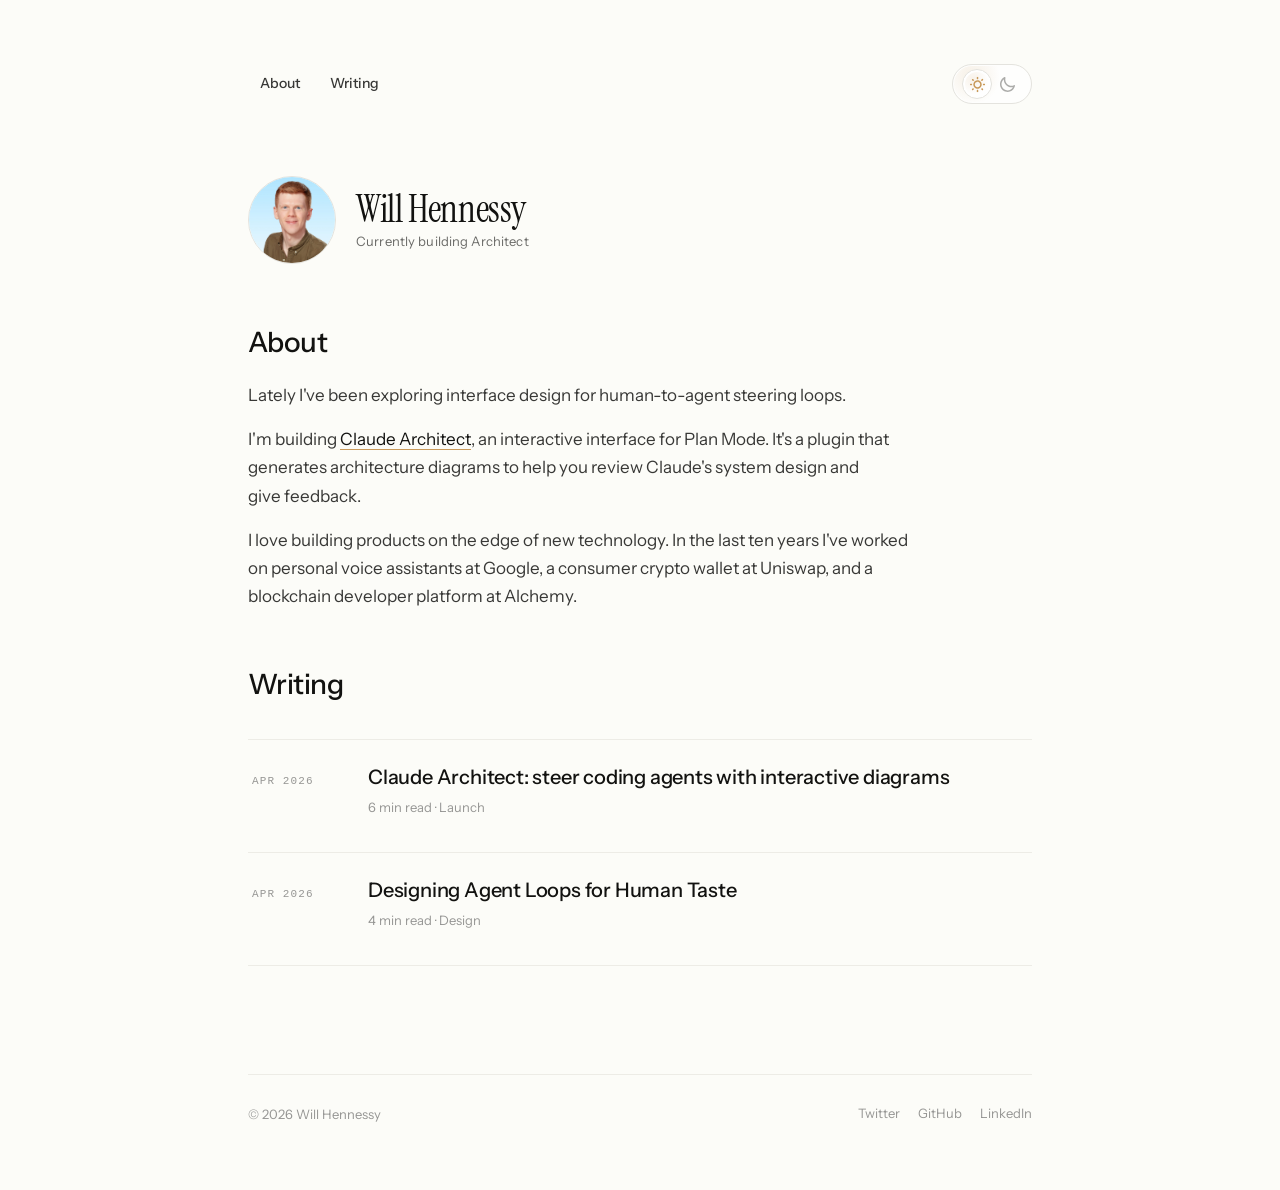
==== index.html @ 98cf775e "delete template file for index.html" ====
<!DOCTYPE html>
<html lang="en" data-theme="light">
<head>
<meta charset="UTF-8" />
<meta name="viewport" content="width=device-width, initial-scale=1" />
<title>Will Hennessy</title>
<meta name="description" content="Will Hennessy — Staff PM building products at the edge of new technology. Currently building Architect." />
<link rel="preconnect" href="https://fonts.googleapis.com">
<link rel="preconnect" href="https://fonts.gstatic.com" crossorigin>
<link href="https://fonts.googleapis.com/css2?family=Instrument+Sans:wght@400;500;600;700&family=Instrument+Serif:ital@0;1&display=swap" rel="stylesheet">
<link rel="icon" href="/favicon.ico" sizes="any">
<link rel="icon" type="image/png" sizes="32x32" href="/favicon-32x32.png">
<link rel="icon" type="image/png" sizes="16x16" href="/favicon-16x16.png">
<link rel="apple-touch-icon" href="/apple-touch-icon.png">
<link rel="icon" type="image/png" sizes="192x192" href="/android-chrome-192x192.png">
<link rel="icon" type="image/png" sizes="512x512" href="/android-chrome-512x512.png">
<link rel="stylesheet" href="tokens.css" />
<link rel="stylesheet" href="site.css" />
<script>
  (function () {
    const root = document.documentElement;
    const storageKey = 'theme';
    let theme = null;

    try {
      const stored = localStorage.getItem(storageKey);
      if (stored === 'light' || stored === 'dark') theme = stored;
    } catch (_err) {
      // ignore storage failures in restricted environments
    }

    if (!theme) {
      const prefersDark = window.matchMedia && window.matchMedia('(prefers-color-scheme: dark)').matches;
      theme = prefersDark ? 'dark' : 'light';
    }

    root.setAttribute('data-theme', theme);
  })();
</script>
</head>
<body>
<div class="page">

  <nav class="topnav" aria-label="Primary">
    <ul class="topnav-links">
      <li><a class="topnav-link" href="#about">About</a></li>
      <li><a class="topnav-link" href="#writing">Writing</a></li>
      <li hidden><a class="topnav-link" href="#projects">Projects</a></li>
    </ul>
    <button
      id="themeToggle"
      class="theme-toggle"
      type="button"
      aria-label="Switch to dark theme"
      aria-pressed="false"
      title="Switch to dark theme"
    >
      <span class="theme-toggle-track" aria-hidden="true">
        <span class="theme-toggle-slot theme-toggle-slot-light">
          <svg viewBox="0 0 24 24" fill="none" aria-hidden="true">
            <path d="M4.368 18L3.516 18.852C3.2925 19.0768 3.16705 19.381 3.16705 19.698C3.16705 20.015 3.2925 20.3192 3.516 20.544C3.74083 20.7675 4.04498 20.893 4.362 20.893C4.67902 20.893 4.98317 20.7675 5.208 20.544L6.06 19.692C6.25659 19.4624 6.35932 19.1671 6.34765 18.8651C6.33599 18.5631 6.21079 18.2766 5.99708 18.0629C5.78336 17.8492 5.49688 17.724 5.19486 17.7123C4.89285 17.7007 4.59756 17.8034 4.368 18V18ZM3.6 12C3.6 11.6817 3.47357 11.3765 3.24853 11.1515C3.02348 10.9264 2.71826 10.8 2.4 10.8H1.2C0.88174 10.8 0.576515 10.9264 0.351472 11.1515C0.126428 11.3765 0 11.6817 0 12C0 12.3183 0.126428 12.6235 0.351472 12.8485C0.576515 13.0736 0.88174 13.2 1.2 13.2H2.4C2.71826 13.2 3.02348 13.0736 3.24853 12.8485C3.47357 12.6235 3.6 12.3183 3.6 12ZM12 3.6C12.3183 3.6 12.6235 3.47357 12.8485 3.24853C13.0736 3.02348 13.2 2.71826 13.2 2.4V1.2C13.2 0.88174 13.0736 0.576515 12.8485 0.351472C12.6235 0.126428 12.3183 0 12 0C11.6817 0 11.3765 0.126428 11.1515 0.351472C10.9264 0.576515 10.8 0.88174 10.8 1.2V2.4C10.8 2.71826 10.9264 3.02348 11.1515 3.24853C11.3765 3.47357 11.6817 3.6 12 3.6ZM4.368 6.06C4.59151 6.28169 4.89319 6.40667 5.208 6.408C5.36593 6.40891 5.52248 6.37864 5.66869 6.31893C5.81489 6.25921 5.94787 6.17122 6.06 6.06C6.2835 5.83517 6.40895 5.53102 6.40895 5.214C6.40895 4.89698 6.2835 4.59283 6.06 4.368L5.208 3.516C4.97844 3.31941 4.68315 3.21668 4.38114 3.22835C4.07912 3.24001 3.79264 3.36521 3.57892 3.57892C3.36521 3.79264 3.24001 4.07912 3.22835 4.38114C3.21668 4.68315 3.31941 4.97844 3.516 5.208L4.368 6.06ZM18.768 6.408C19.0828 6.40667 19.3845 6.28169 19.608 6.06L20.46 5.208C20.5856 5.10042 20.6876 4.96804 20.7597 4.81916C20.8317 4.67029 20.8722 4.50813 20.8786 4.34286C20.8849 4.1776 20.8571 4.0128 20.7968 3.85881C20.7364 3.70482 20.6449 3.56497 20.528 3.44802C20.411 3.33107 20.2712 3.23956 20.1172 3.17924C19.9632 3.11891 19.7984 3.09106 19.6331 3.09744C19.4679 3.10383 19.3057 3.1443 19.1568 3.21633C19.008 3.28836 18.8756 3.39038 18.768 3.516L18 4.368C17.7765 4.59283 17.651 4.89698 17.651 5.214C17.651 5.53102 17.7765 5.83517 18 6.06C18.2116 6.27043 18.4939 6.3945 18.792 6.408H18.768ZM22.8 10.8H21.6C21.2817 10.8 20.9765 10.9264 20.7515 11.1515C20.5264 11.3765 20.4 11.6817 20.4 12C20.4 12.3183 20.5264 12.6235 20.7515 12.8485C20.9765 13.0736 21.2817 13.2 21.6 13.2H22.8C23.1183 13.2 23.4235 13.0736 23.6485 12.8485C23.8736 12.6235 24 12.3183 24 12C24 11.6817 23.8736 11.3765 23.6485 11.1515C23.4235 10.9264 23.1183 10.8 22.8 10.8ZM12 20.4C11.6817 20.4 11.3765 20.5264 11.1515 20.7515C10.9264 20.9765 10.8 21.2817 10.8 21.6V22.8C10.8 23.1183 10.9264 23.4235 11.1515 23.6485C11.3765 23.8736 11.6817 24 12 24C12.3183 24 12.6235 23.8736 12.8485 23.6485C13.0736 23.4235 13.2 23.1183 13.2 22.8V21.6C13.2 21.2817 13.0736 20.9765 12.8485 20.7515C12.6235 20.5264 12.3183 20.4 12 20.4ZM19.632 18C19.404 17.8732 19.1409 17.8241 18.8826 17.8602C18.6242 17.8964 18.3846 18.0157 18.2002 18.2002C18.0157 18.3846 17.8964 18.6242 17.8602 18.8826C17.8241 19.1409 17.8732 19.404 18 19.632L18.852 20.484C19.0768 20.7075 19.381 20.833 19.698 20.833C20.015 20.833 20.3192 20.7075 20.544 20.484C20.7675 20.2592 20.893 19.955 20.893 19.638C20.893 19.321 20.7675 19.0168 20.544 18.792L19.632 18ZM12 5.4C10.6946 5.4 9.4186 5.78708 8.33324 6.5123C7.24787 7.23752 6.40193 8.2683 5.9024 9.47429C5.40286 10.6803 5.27215 12.0073 5.52682 13.2876C5.78148 14.5679 6.41007 15.7439 7.3331 16.6669C8.25612 17.5899 9.43213 18.2185 10.7124 18.4732C11.9927 18.7278 13.3197 18.5971 14.5257 18.0976C15.7317 17.5981 16.7625 16.7521 17.4877 15.6668C18.2129 14.5814 18.6 13.3054 18.6 12C18.5968 10.2505 17.9005 8.57365 16.6634 7.3366C15.4263 6.09955 13.7495 5.40317 12 5.4ZM12 16.2C11.1693 16.2 10.3573 15.9537 9.6666 15.4922C8.97592 15.0307 8.43759 14.3747 8.11971 13.6073C7.80182 12.8398 7.71864 11.9953 7.8807 11.1806C8.04276 10.3659 8.44277 9.61753 9.03015 9.03015C9.61753 8.44277 10.3659 8.04276 11.1806 7.8807C11.9953 7.71864 12.8398 7.80182 13.6073 8.11971C14.3747 8.43759 15.0307 8.97592 15.4922 9.6666C15.9537 10.3573 16.2 11.1693 16.2 12C16.2 13.1139 15.7575 14.1822 14.9698 14.9698C14.1822 15.7575 13.1139 16.2 12 16.2V16.2Z" fill="currentColor"/>
          </svg>
        </span>
        <span class="theme-toggle-slot theme-toggle-slot-dark">
          <svg viewBox="0 0 24 24" fill="none" aria-hidden="true">
            <path d="M23.5286 13.2059C23.3555 13.0587 23.1457 12.9645 22.9231 12.9339C22.7005 12.9034 22.4741 12.9378 22.2695 13.0332C21.0016 13.6302 19.6229 13.9375 18.2285 13.9339C15.649 13.9307 13.1754 12.8783 11.3469 11.0061C9.51847 9.13384 8.4835 6.59371 8.46768 3.93951C8.47314 3.10767 8.57376 2.27938 8.76745 1.47175C8.80856 1.25649 8.79314 1.03384 8.72279 0.82675C8.65245 0.619657 8.52971 0.435608 8.36724 0.293564C8.20476 0.151519 8.00842 0.0566175 7.79844 0.0186347C7.58846 -0.019348 7.37244 0.000962081 7.17263 0.0774727C5.2928 0.947243 3.65869 2.29445 2.42383 3.99255C1.18896 5.69064 0.393863 7.68387 0.113232 9.78499C-0.167398 11.8861 0.0756479 14.0262 0.819538 16.0041C1.56343 17.982 2.78375 19.7329 4.36585 21.0922C5.94795 22.4516 7.83991 23.3748 9.86398 23.7751C11.8881 24.1754 13.9778 24.0397 15.9369 23.3808C17.896 22.7218 19.6602 21.5612 21.0637 20.008C22.4672 18.4548 23.4639 16.56 23.9603 14.5015C24.0207 14.2658 24.012 14.017 23.9352 13.7864C23.8584 13.5559 23.7169 13.3539 23.5286 13.2059V13.2059ZM12.137 21.4606C10.1246 21.446 8.16574 20.7916 6.52869 19.5872C4.89164 18.3828 3.65641 16.6871 2.99212 14.7324C2.32783 12.7777 2.26695 10.6594 2.81783 8.66773C3.36871 6.67603 4.50441 4.90822 6.06944 3.60636V3.93951C6.07261 7.25677 7.35467 10.4372 9.63425 12.7829C11.9138 15.1285 15.0047 16.4478 18.2285 16.451C19.0749 16.4542 19.9192 16.3632 20.7467 16.1796C19.9192 17.7904 18.6799 19.1382 17.1627 20.0776C15.6454 21.0169 13.9077 21.5122 12.137 21.5099V21.4606Z" fill="currentColor"/>
          </svg>
        </span>
        <span class="theme-toggle-thumb">
          <span class="theme-toggle-thumb-icon theme-toggle-thumb-icon-sun">
            <svg viewBox="0 0 24 24" fill="none" aria-hidden="true">
              <path d="M4.368 18L3.516 18.852C3.2925 19.0768 3.16705 19.381 3.16705 19.698C3.16705 20.015 3.2925 20.3192 3.516 20.544C3.74083 20.7675 4.04498 20.893 4.362 20.893C4.67902 20.893 4.98317 20.7675 5.208 20.544L6.06 19.692C6.25659 19.4624 6.35932 19.1671 6.34765 18.8651C6.33599 18.5631 6.21079 18.2766 5.99708 18.0629C5.78336 17.8492 5.49688 17.724 5.19486 17.7123C4.89285 17.7007 4.59756 17.8034 4.368 18V18ZM3.6 12C3.6 11.6817 3.47357 11.3765 3.24853 11.1515C3.02348 10.9264 2.71826 10.8 2.4 10.8H1.2C0.88174 10.8 0.576515 10.9264 0.351472 11.1515C0.126428 11.3765 0 11.6817 0 12C0 12.3183 0.126428 12.6235 0.351472 12.8485C0.576515 13.0736 0.88174 13.2 1.2 13.2H2.4C2.71826 13.2 3.02348 13.0736 3.24853 12.8485C3.47357 12.6235 3.6 12.3183 3.6 12ZM12 3.6C12.3183 3.6 12.6235 3.47357 12.8485 3.24853C13.0736 3.02348 13.2 2.71826 13.2 2.4V1.2C13.2 0.88174 13.0736 0.576515 12.8485 0.351472C12.6235 0.126428 12.3183 0 12 0C11.6817 0 11.3765 0.126428 11.1515 0.351472C10.9264 0.576515 10.8 0.88174 10.8 1.2V2.4C10.8 2.71826 10.9264 3.02348 11.1515 3.24853C11.3765 3.47357 11.6817 3.6 12 3.6ZM4.368 6.06C4.59151 6.28169 4.89319 6.40667 5.208 6.408C5.36593 6.40891 5.52248 6.37864 5.66869 6.31893C5.81489 6.25921 5.94787 6.17122 6.06 6.06C6.2835 5.83517 6.40895 5.53102 6.40895 5.214C6.40895 4.89698 6.2835 4.59283 6.06 4.368L5.208 3.516C4.97844 3.31941 4.68315 3.21668 4.38114 3.22835C4.07912 3.24001 3.79264 3.36521 3.57892 3.57892C3.36521 3.79264 3.24001 4.07912 3.22835 4.38114C3.21668 4.68315 3.31941 4.97844 3.516 5.208L4.368 6.06ZM18.768 6.408C19.0828 6.40667 19.3845 6.28169 19.608 6.06L20.46 5.208C20.5856 5.10042 20.6876 4.96804 20.7597 4.81916C20.8317 4.67029 20.8722 4.50813 20.8786 4.34286C20.8849 4.1776 20.8571 4.0128 20.7968 3.85881C20.7364 3.70482 20.6449 3.56497 20.528 3.44802C20.411 3.33107 20.2712 3.23956 20.1172 3.17924C19.9632 3.11891 19.7984 3.09106 19.6331 3.09744C19.4679 3.10383 19.3057 3.1443 19.1568 3.21633C19.008 3.28836 18.8756 3.39038 18.768 3.516L18 4.368C17.7765 4.59283 17.651 4.89698 17.651 5.214C17.651 5.53102 17.7765 5.83517 18 6.06C18.2116 6.27043 18.4939 6.3945 18.792 6.408H18.768ZM22.8 10.8H21.6C21.2817 10.8 20.9765 10.9264 20.7515 11.1515C20.5264 11.3765 20.4 11.6817 20.4 12C20.4 12.3183 20.5264 12.6235 20.7515 12.8485C20.9765 13.0736 21.2817 13.2 21.6 13.2H22.8C23.1183 13.2 23.4235 13.0736 23.6485 12.8485C23.8736 12.6235 24 12.3183 24 12C24 11.6817 23.8736 11.3765 23.6485 11.1515C23.4235 10.9264 23.1183 10.8 22.8 10.8ZM12 20.4C11.6817 20.4 11.3765 20.5264 11.1515 20.7515C10.9264 20.9765 10.8 21.2817 10.8 21.6V22.8C10.8 23.1183 10.9264 23.4235 11.1515 23.6485C11.3765 23.8736 11.6817 24 12 24C12.3183 24 12.6235 23.8736 12.8485 23.6485C13.0736 23.4235 13.2 23.1183 13.2 22.8V21.6C13.2 21.2817 13.0736 20.9765 12.8485 20.7515C12.6235 20.5264 12.3183 20.4 12 20.4ZM19.632 18C19.404 17.8732 19.1409 17.8241 18.8826 17.8602C18.6242 17.8964 18.3846 18.0157 18.2002 18.2002C18.0157 18.3846 17.8964 18.6242 17.8602 18.8826C17.8241 19.1409 17.8732 19.404 18 19.632L18.852 20.484C19.0768 20.7075 19.381 20.833 19.698 20.833C20.015 20.833 20.3192 20.7075 20.544 20.484C20.7675 20.2592 20.893 19.955 20.893 19.638C20.893 19.321 20.7675 19.0168 20.544 18.792L19.632 18ZM12 5.4C10.6946 5.4 9.4186 5.78708 8.33324 6.5123C7.24787 7.23752 6.40193 8.2683 5.9024 9.47429C5.40286 10.6803 5.27215 12.0073 5.52682 13.2876C5.78148 14.5679 6.41007 15.7439 7.3331 16.6669C8.25612 17.5899 9.43213 18.2185 10.7124 18.4732C11.9927 18.7278 13.3197 18.5971 14.5257 18.0976C15.7317 17.5981 16.7625 16.7521 17.4877 15.6668C18.2129 14.5814 18.6 13.3054 18.6 12C18.5968 10.2505 17.9005 8.57365 16.6634 7.3366C15.4263 6.09955 13.7495 5.40317 12 5.4ZM12 16.2C11.1693 16.2 10.3573 15.9537 9.6666 15.4922C8.97592 15.0307 8.43759 14.3747 8.11971 13.6073C7.80182 12.8398 7.71864 11.9953 7.8807 11.1806C8.04276 10.3659 8.44277 9.61753 9.03015 9.03015C9.61753 8.44277 10.3659 8.04276 11.1806 7.8807C11.9953 7.71864 12.8398 7.80182 13.6073 8.11971C14.3747 8.43759 15.0307 8.97592 15.4922 9.6666C15.9537 10.3573 16.2 11.1693 16.2 12C16.2 13.1139 15.7575 14.1822 14.9698 14.9698C14.1822 15.7575 13.1139 16.2 12 16.2V16.2Z" fill="currentColor"/>
            </svg>
          </span>
          <span class="theme-toggle-thumb-icon theme-toggle-thumb-icon-moon">
            <svg viewBox="0 0 24 24" fill="none" aria-hidden="true">
              <path d="M23.5286 13.2059C23.3555 13.0587 23.1457 12.9645 22.9231 12.9339C22.7005 12.9034 22.4741 12.9378 22.2695 13.0332C21.0016 13.6302 19.6229 13.9375 18.2285 13.9339C15.649 13.9307 13.1754 12.8783 11.3469 11.0061C9.51847 9.13384 8.4835 6.59371 8.46768 3.93951C8.47314 3.10767 8.57376 2.27938 8.76745 1.47175C8.80856 1.25649 8.79314 1.03384 8.72279 0.82675C8.65245 0.619657 8.52971 0.435608 8.36724 0.293564C8.20476 0.151519 8.00842 0.0566175 7.79844 0.0186347C7.58846 -0.019348 7.37244 0.000962081 7.17263 0.0774727C5.2928 0.947243 3.65869 2.29445 2.42383 3.99255C1.18896 5.69064 0.393863 7.68387 0.113232 9.78499C-0.167398 11.8861 0.0756479 14.0262 0.819538 16.0041C1.56343 17.982 2.78375 19.7329 4.36585 21.0922C5.94795 22.4516 7.83991 23.3748 9.86398 23.7751C11.8881 24.1754 13.9778 24.0397 15.9369 23.3808C17.896 22.7218 19.6602 21.5612 21.0637 20.008C22.4672 18.4548 23.4639 16.56 23.9603 14.5015C24.0207 14.2658 24.012 14.017 23.9352 13.7864C23.8584 13.5559 23.7169 13.3539 23.5286 13.2059V13.2059ZM12.137 21.4606C10.1246 21.446 8.16574 20.7916 6.52869 19.5872C4.89164 18.3828 3.65641 16.6871 2.99212 14.7324C2.32783 12.7777 2.26695 10.6594 2.81783 8.66773C3.36871 6.67603 4.50441 4.90822 6.06944 3.60636V3.93951C6.07261 7.25677 7.35467 10.4372 9.63425 12.7829C11.9138 15.1285 15.0047 16.4478 18.2285 16.451C19.0749 16.4542 19.9192 16.3632 20.7467 16.1796C19.9192 17.7904 18.6799 19.1382 17.1627 20.0776C15.6454 21.0169 13.9077 21.5122 12.137 21.5099V21.4606Z" fill="currentColor"/>
            </svg>
          </span>
        </span>
      </span>
    </button>
  </nav>

  <header class="hero">
    <figure class="hero-portrait">
      <img src="assets/headshot.jpg" alt="Portrait of Will Hennessy" />
    </figure>
    <div class="hero-text">
      <h1 class="hero-title">Will Hennessy</h1>
      <p class="hero-sub">Currently building Architect</p>
    </div>
  </header>

  <section class="section about" id="about">
    <h2 class="section-title">About</h2>
    <p>Lately I've been exploring interface design for human-to-agent steering loops.</p>
    <p>I'm building <a href="writing/introducing-architect.html">Claude Architect</a>, an interactive interface for Plan Mode. It's a plugin that generates architecture diagrams to help you review Claude's system design and give feedback.</p>
    <p>I love building products on the edge of new technology. In the last ten years I've worked on personal voice assistants at Google, a consumer crypto wallet at Uniswap, and a blockchain developer platform at Alchemy.</p>
  </section>

  <section class="section writing" id="writing">
    <h2 class="section-title">Writing</h2>

    <ul class="writing-list" style="margin-top:40px;">
      <li class="writing-item">
        <a class="writing-link" href="writing/introducing-architect.html">
          <span class="writing-date">Apr 2026</span>
          <div>
            <p class="writing-title">Claude Architect: steer coding agents with interactive diagrams</p>
            <p class="writing-meta">6 min read · Launch</p>
          </div>
          <svg class="writing-arrow" width="18" height="18" viewBox="0 0 24 24" fill="none" stroke="currentColor" stroke-width="1.8" stroke-linecap="round" stroke-linejoin="round"><path d="M7 17 17 7M9 7h8v8"/></svg>
        </a>
      </li>
      <li class="writing-item">
        <a class="writing-link" href="writing/designing-agent-loops.html">
          <span class="writing-date">Apr 2026</span>
          <div>
            <p class="writing-title">Designing Agent Loops for Human Taste</p>
            <p class="writing-meta">4 min read · Design</p>
          </div>
          <svg class="writing-arrow" width="18" height="18" viewBox="0 0 24 24" fill="none" stroke="currentColor" stroke-width="1.8" stroke-linecap="round" stroke-linejoin="round"><path d="M7 17 17 7M9 7h8v8"/></svg>
        </a>
      </li>
    </ul>
  </section>

  <section class="section projects" id="projects" hidden>
    <h2 class="section-title">Projects</h2>

    <div class="projects-grid" style="margin-top:40px;">
      <a class="project-card" data-tag="Plugin" href="#" style="--thumb-a: var(--color-element-teal); --thumb-b: var(--color-element-sage); --thumb-ink: var(--color-element-teal);">
        <div class="project-thumb">
          <span class="project-thumb-tag">Plugin</span>
          <span class="project-thumb-glyph">A</span>
        </div>
        <div class="project-meta">
          <h3 class="project-name">
            Architect
            <svg class="project-name-arrow" width="14" height="14" viewBox="0 0 24 24" fill="none" stroke="currentColor" stroke-width="2" stroke-linecap="round" stroke-linejoin="round"><path d="M7 17 17 7M9 7h8v8"/></svg>
          </h3>
          <p class="project-desc">An interactive interface for Claude Plan Mode. See the system, comment on the diagram, steer the plan.</p>
          <span class="project-year">2026 — In progress</span>
        </div>
      </a>
    </div>
  </section>

  <footer class="footer">
    <div>© 2026 Will Hennessy</div>
    <div class="footer-social">
      <a href="https://x.com/WillHennessy_">Twitter</a>
      <a href="https://github.com/willhennessy">GitHub</a>
      <a href="https://www.linkedin.com/in/hennessywill/">LinkedIn</a>
    </div>
  </footer>

</div>

<script>
  const THEME_STORAGE_KEY = 'theme';

  function $(id) {
    return document.getElementById(id);
  }

  function storedTheme() {
    try {
      const value = localStorage.getItem(THEME_STORAGE_KEY);
      return value === 'light' || value === 'dark' ? value : null;
    } catch (_err) {
      return null;
    }
  }

  function currentTheme() {
    return document.documentElement.getAttribute('data-theme') === 'dark' ? 'dark' : 'light';
  }

  function setTheme(theme, persist) {
    const nextTheme = theme === 'dark' ? 'dark' : 'light';
    document.documentElement.setAttribute('data-theme', nextTheme);
    if (persist) {
      try {
        localStorage.setItem(THEME_STORAGE_KEY, nextTheme);
      } catch (_err) {
        // ignore storage failures in restricted environments
      }
    }
    updateThemeToggle();
  }

  function updateThemeToggle() {
    const toggle = $('themeToggle');
    if (!toggle) return;
    const theme = currentTheme();
    const nextTheme = theme === 'dark' ? 'light' : 'dark';
    toggle.setAttribute('data-current-theme', theme);
    toggle.setAttribute('data-next-theme', nextTheme);
    toggle.setAttribute('aria-label', 'Switch to ' + nextTheme + ' theme');
    toggle.setAttribute('title', 'Switch to ' + nextTheme + ' theme');
    toggle.setAttribute('aria-pressed', theme === 'dark' ? 'true' : 'false');
  }

  $('themeToggle').addEventListener('click', function () {
    setTheme(currentTheme() === 'dark' ? 'light' : 'dark', true);
  });

  if (window.matchMedia) {
    const media = window.matchMedia('(prefers-color-scheme: dark)');
    const syncSystemTheme = function (event) {
      if (storedTheme()) return;
      setTheme(event.matches ? 'dark' : 'light', false);
    };
    if (typeof media.addEventListener === 'function') media.addEventListener('change', syncSystemTheme);
    else if (typeof media.addListener === 'function') media.addListener(syncSystemTheme);
  }

  updateThemeToggle();
</script>
</body>
</html>
---- tokens.css ----
/* =========================================================================
   Tokens — lifted from Design System.html
   ========================================================================= */
:root, [data-theme="light"] {
  --color-bg-app: #FCFCF8;
  --color-bg-sidebar: #F6F5F0;
  --color-bg-surface: #FFFFFF;
  --color-bg-surface-raised: #FFFFFF;
  --color-bg-surface-elevated: #FFFFFF;
  --color-bg-dotted-pattern: #F2F2EE;

  --color-border-default: #E4E3DE;
  --color-border-subtle: #EDECE6;
  --color-border-strong: #D9D9D9;
  --color-border-input: #DADADA;

  --color-text-primary: #121210;
  --color-text-secondary: #383836;
  --color-text-tertiary: #6B6B68;
  --color-text-muted: #969694;
  --color-text-placeholder: #A8A8A5;
  --color-text-inverse: #FFFFFF;

  --color-brand: #C99A5B;
  --color-brand-hover: #B8883F;
  --color-signal: #4A9C95;
  --color-signal-hover: #3A8780;
  --color-status-success: #6B9A5F;
  --color-status-warning: #B07A2E;
  --color-status-error: #B55A4A;
  --color-signal-glow: color-mix(in srgb, var(--color-signal) 28%, transparent);
  --color-focus-ring: #4A9C95;

  --color-icon-default: #383836;
  --color-icon-muted: #8F8F8C;

  --color-pill-active-bg: #EEEFEA;
  --color-hover-bg: #EFEEE8;
  --color-selected-bg: #E8E7E1;

  --color-element-ochre:  #C99A5B;  --color-element-ochre-fill:  #F3EADC;
  --color-element-teal:   #4A9C95;  --color-element-teal-fill:   #DCEBE6;
  --color-element-sage:   #8AA870;  --color-element-sage-fill:   #E7EDE0;
  --color-element-indigo: #6B7FC9;  --color-element-indigo-fill: #E2E6F0;
  --color-element-plum:   #9B6B9E;  --color-element-plum-fill:   #EBE2E8;
  --color-element-rose:   #C97085;  --color-element-rose-fill:   #F3E3E3;
  --color-element-slate:  #6B8294;  --color-element-slate-fill:  #E2E6E6;
}
[data-theme="dark"] {
  --color-bg-app: #1F1F1D;
  --color-bg-sidebar: #262625;
  --color-bg-surface: #2C2C2A;
  --color-bg-surface-raised: #313130;
  --color-bg-surface-elevated: #3D3D3C;
  --color-bg-dotted-pattern: #2A2A28;

  --color-border-default: #3A3A38;
  --color-border-subtle: #2F2F2D;
  --color-border-strong: #575651;
  --color-border-input: #575651;

  --color-text-primary: #C2C2B8;
  --color-text-secondary: #A8A8A0;
  --color-text-tertiary: #8A8A85;
  --color-text-muted: #7E7E7C;
  --color-text-placeholder: #6B6B68;
  --color-text-inverse: #121210;

  --color-brand: #C99A5B;
  --color-brand-hover: #D8AB6E;
  --color-signal: #5FB3AB;
  --color-signal-hover: #4F9E96;
  --color-status-success: #7FAE73;
  --color-status-warning: #D39A47;
  --color-status-error: #C97060;
  --color-signal-glow: color-mix(in srgb, var(--color-signal) 34%, transparent);
  --color-focus-ring: #5FB3AB;

  --color-icon-default: #A8A8A0;
  --color-icon-muted: #7E7E7C;

  --color-pill-active-bg: #3D3D3C;
  --color-hover-bg: #313130;
  --color-selected-bg: #3D3D3C;

  --color-element-ochre:  #C99A5B;  --color-element-ochre-fill:  #443A2B;
  --color-element-teal:   #5FB3AB;  --color-element-teal-fill:   #2D403C;
  --color-element-sage:   #9AB880;  --color-element-sage-fill:   #3A4133;
  --color-element-indigo: #8093D4;  --color-element-indigo-fill: #343945;
  --color-element-plum:   #AE7FB2;  --color-element-plum-fill:   #3E343E;
  --color-element-rose:   #D68396;  --color-element-rose-fill:   #473538;
  --color-element-slate:  #8197A8;  --color-element-slate-fill:  #35393C;
}
:root {
  --ease-out: cubic-bezier(0.23, 1, 0.32, 1);
  --ease-in-out: cubic-bezier(0.77, 0, 0.175, 1);
  --ease-drawer: cubic-bezier(0.32, 0.72, 0, 1);
  --duration-press: 140ms;
  --duration-fast: 180ms;
  --duration-medium: 240ms;
  --duration-slow: 320ms;

  --font-sans: "Instrument Sans", -apple-system, BlinkMacSystemFont, "Segoe UI", system-ui, sans-serif;
  --font-display: "Instrument Serif", "Instrument Sans", Georgia, serif;
  --font-mono: ui-monospace, "SF Mono", "JetBrains Mono", Consolas, monospace;

  --radius-xs: 6px;
  --radius-sm: 8px;
  --radius-md: 10px;
  --radius-lg: 12px;
  --radius-xl: 16px;
  --radius-2xl: 22px;
  --radius-pill: 999px;

  --space-1: 4px;  --space-2: 8px;  --space-3: 12px;
  --space-4: 16px; --space-5: 20px; --space-6: 24px;
  --space-8: 32px; --space-10: 40px; --space-12: 56px;
  --space-16: 80px;
}
*, *::before, *::after { box-sizing: border-box; }
html { background: var(--color-bg-app); color-scheme: light; height: 100%; }
html[data-theme="dark"] { color-scheme: dark; }
body {
  margin: 0;
  font-family: var(--font-sans);
  background: var(--color-bg-app);
  color: var(--color-text-primary);
  -webkit-font-smoothing: antialiased;
  text-rendering: optimizeLegibility;
  line-height: 1.55;
}
---- site.css ----
/* =========================================================================
   Personal site — Will Hennessy
   Aesthetic: friendly playful builder, Staff-level PM. Roomy.
   ========================================================================= */

/* ── Page shell ───────────────────────────────────────────────────────── */
.page {
  max-width: 880px;
  margin: 0 auto;
  padding: 40px 20px 48px;
}
@media (min-width: 720px) {
  .page { padding: 64px 48px 64px; }
}

/* ── Top nav ──────────────────────────────────────────────────────────── */
.topnav {
  display: flex;
  align-items: center;
  justify-content: space-between;
  padding-bottom: 32px;
}
.topnav-brand {
  display: inline-flex;
  align-items: center;
  gap: 10px;
  font-family: var(--font-display);
  font-style: italic;
  font-size: 22px;
  letter-spacing: -0.01em;
  color: var(--color-text-primary);
  text-decoration: none;
}
.topnav-brand-mark {
  width: 28px; height: 28px;
  border-radius: 999px;
  background: var(--color-brand);
  color: #fff;
  display: grid; place-items: center;
  font-family: var(--font-display); font-style: italic; font-size: 15px;
  font-weight: 400;
  box-shadow: inset 0 -2px 0 rgba(0,0,0,0.08);
}
.topnav-links {
  display: flex; gap: 6px; list-style: none; margin: 0; padding: 0;
  font-size: 14px;
}
.topnav-link {
  display: inline-block;
  padding: 6px 12px;
  border-radius: var(--radius-pill);
  color: var(--color-text-secondary);
  text-decoration: none;
  font-weight: 500;
  transition: background var(--duration-fast) var(--ease-out), color var(--duration-fast) var(--ease-out);
}
.topnav-link:hover { background: var(--color-hover-bg); color: var(--color-text-primary); }

/* ── Hero ─────────────────────────────────────────────────────────────── */
.hero {
  display: flex;
  flex-direction: row;
  align-items: center;
  text-align: left;
  gap: 20px;
  padding: 32px 0;
}
@media (min-width: 720px) {
  .hero { padding: 40px 0; gap: 20px; }
}
.hero-portrait {
  width: 88px;
  height: 88px;
  flex: 0 0 88px;
  aspect-ratio: 1 / 1;
  border-radius: 999px;
  overflow: hidden;
  background: var(--color-bg-surface);
  border: 1px solid var(--color-border-default);
  margin: 0;
}
.hero-portrait img {
  width: 100%; height: 100%; display: block; object-fit: cover;
}
.hero-text { display: flex; flex-direction: column; gap: 1px; min-width: 0; }
.hero-title {
  font-family: var(--font-display);
  font-weight: 400;
  font-size: 38px;
  line-height: 1.1;
  letter-spacing: -0.01em;
  margin: 0;
  color: var(--color-text-primary);
}
.hero-sub {
  margin: 0;
  font-size: 13px;
  color: var(--color-text-tertiary);
  letter-spacing: 0.01em;
}

/* ── Section basics ───────────────────────────────────────────────────── */
.section { padding: 14px 0; }
@media (min-width: 720px) { .section { padding: 16px 0; } }
/* Add 4px between sections without touching the top of the first one.
   Writing gets 8px extra padding-bottom for breathing room before Projects. */
.section + .section { padding-top: 18px; }
.section.writing { padding-bottom: 26px; }
@media (min-width: 720px) {
  .section + .section { padding-top: 20px; }
  .section.writing { padding-bottom: 28px; }
}

.section-head {
  display: flex; align-items: baseline; gap: 16px;
  margin-bottom: 28px;
}
.section-eyebrow {
  display: inline-flex; align-items: center; gap: 8px;
  font-family: var(--font-mono);
  font-size: 11px;
  letter-spacing: 0.14em;
  text-transform: uppercase;
  color: var(--color-text-muted);
}
.section-eyebrow-num {
  display: inline-grid; place-items: center;
  min-width: 18px; height: 18px; padding: 0 5px;
  border-radius: var(--radius-xs);
  background: var(--color-pill-active-bg);
  color: var(--color-text-tertiary);
  font-family: var(--font-mono);
  font-size: 10px;
  letter-spacing: 0.08em;
}
.section-title {
  font-family: "Instrument Sans", var(--font-sans);
  font-style: normal;
  font-weight: 500;
  font-size: 28px;
  letter-spacing: -0.56px;
  line-height: 1.05;
  margin: 8px 0 24px;
  color: var(--color-text-primary);
}
.section-lede {
  font-size: 17px;
  color: var(--color-text-secondary);
  max-width: 60ch;
  margin: 0;
}

/* ── About ────────────────────────────────────────────────────────────── */
.about p {
  font-size: 17px;
  line-height: 1.65;
  color: var(--color-text-secondary);
  max-width: 60ch;
  margin: 0 0 16px;
  text-wrap: pretty;
}
.about p:first-of-type::first-letter {
  font-size: inherit !important;
  float: none !important;
  font-family: inherit !important;
  font-style: inherit !important;
  color: inherit !important;
  padding: 0 !important;
  line-height: inherit !important;
}
.about a {
  color: var(--color-text-primary);
  text-decoration: none;
  border-bottom: 1px solid var(--color-brand);
  transition: background var(--duration-fast) var(--ease-out);
}
.about a:hover { background: color-mix(in srgb, var(--color-brand) 14%, transparent); }

/* ── Writing list ─────────────────────────────────────────────────────── */
.writing-list {
  list-style: none; padding: 0; margin: 0;
  border-top: 1px solid var(--color-border-subtle);
}
.writing-item {
  border-bottom: 1px solid var(--color-border-subtle);
}
.writing-link {
  display: grid;
  grid-template-columns: auto 1fr auto;
  align-items: baseline;
  gap: 20px;
  padding: 22px 4px;
  color: var(--color-text-primary);
  text-decoration: none;
  transition: padding var(--duration-medium) var(--ease-out);
}
.writing-link:hover { padding-left: 16px; padding-right: 16px; background: var(--color-bg-sidebar); }
.writing-date {
  font-family: var(--font-mono);
  font-size: 11px;
  letter-spacing: 0.1em;
  color: var(--color-text-muted);
  text-transform: uppercase;
  white-space: nowrap;
  width: 96px;
}
.writing-title {
  font-size: 20px;
  font-weight: 500;
  letter-spacing: -0.01em;
  margin: 0;
}
.writing-title em {
  font-family: var(--font-display);
  font-style: italic;
  font-weight: 400;
}
.writing-arrow { display: none; }
.writing-link:hover .writing-arrow {
  color: var(--color-signal);
  transform: translateX(4px);
}
.writing-meta {
  font-size: 13px;
  color: var(--color-text-muted);
  margin-top: 4px;
  grid-column: 2;
}
@media (max-width: 640px) {
  .writing-link { grid-template-columns: 1fr auto; gap: 4px 12px; }
  .writing-date { width: auto; grid-column: 1; grid-row: 1; }
  .writing-arrow { grid-column: 2; grid-row: 1 / span 2; align-self: center; }
  /* Title and meta are wrapped in an unclassed <div>, which is the actual
     grid item. Span it across both columns so titles wrap against the full
     width instead of an auto-sized column that swings with content length. */
  .writing-link > div { grid-column: 1 / -1; grid-row: 2; }
}

/* ── Projects grid ────────────────────────────────────────────────────── */
.projects-grid {
  display: grid;
  grid-template-columns: 1fr;
  gap: 20px;
}
@media (min-width: 600px) { .projects-grid { grid-template-columns: repeat(2, 1fr); } }
@media (min-width: 880px) { .projects-grid { grid-template-columns: repeat(3, 1fr); } }

.project-card {
  display: flex; flex-direction: column;
  border-radius: var(--radius-xl);
  background: var(--color-bg-surface);
  border: 1px solid var(--color-border-default);
  overflow: hidden;
  text-decoration: none;
  color: inherit;
  transition: transform var(--duration-medium) var(--ease-out),
              border-color var(--duration-fast) var(--ease-out),
              box-shadow var(--duration-medium) var(--ease-out);
}
.project-card:hover {
  transform: translateY(-3px);
  border-color: var(--color-border-strong);
  box-shadow: 0 6px 24px -10px rgba(20,18,12,0.18);
}

.project-thumb {
  aspect-ratio: 4 / 3;
  position: relative;
  overflow: hidden;
  border-bottom: 1px solid var(--color-border-subtle);
  /* colors are set per-card via --thumb-a / --thumb-b / --thumb-glyph */
  background: linear-gradient(135deg,
    color-mix(in srgb, var(--thumb-a) 22%, var(--color-bg-sidebar)),
    color-mix(in srgb, var(--thumb-b) 16%, var(--color-bg-sidebar)));
}
.project-thumb::before {
  content: "";
  position: absolute; inset: 0;
  background-image:
    radial-gradient(circle at 20% 30%, color-mix(in srgb, var(--thumb-a) 45%, transparent), transparent 45%),
    radial-gradient(circle at 80% 70%, color-mix(in srgb, var(--thumb-b) 40%, transparent), transparent 40%);
}
.project-thumb-glyph {
  position: absolute;
  inset: 0;
  display: grid; place-items: center;
  font-family: var(--font-display);
  font-style: italic;
  font-size: 72px;
  color: color-mix(in srgb, var(--thumb-ink, var(--color-text-primary)) 80%, transparent);
  letter-spacing: -0.03em;
}
.project-thumb-tag {
  position: absolute;
  top: 12px; left: 12px;
  padding: 4px 10px;
  border-radius: var(--radius-pill);
  background: rgba(252, 252, 248, 0.8);
  color: var(--color-text-secondary);
  font-family: var(--font-mono);
  font-size: 10px;
  letter-spacing: 0.1em;
  text-transform: uppercase;
  backdrop-filter: blur(10px);
  -webkit-backdrop-filter: blur(10px);
  border: 1px solid var(--color-border-subtle);
}
[data-theme="dark"] .project-thumb-tag {
  background: rgba(38, 38, 37, 0.7);
}

.project-meta {
  padding: 18px 20px 22px;
  display: flex; flex-direction: column; gap: 6px;
}
.project-name {
  font-size: 17px;
  font-weight: 600;
  letter-spacing: -0.01em;
  color: var(--color-text-primary);
  margin: 0;
  display: flex; align-items: center; gap: 8px;
}
.project-name-arrow {
  color: var(--color-text-muted);
  transition: transform var(--duration-fast) var(--ease-out), color var(--duration-fast) var(--ease-out);
}
.project-card:hover .project-name-arrow {
  color: var(--color-signal);
  transform: translate(3px, -3px);
}
.project-desc {
  font-size: 14px;
  line-height: 1.5;
  color: var(--color-text-tertiary);
  margin: 0;
  text-wrap: pretty;
}
.project-year {
  font-family: var(--font-mono);
  font-size: 10px;
  letter-spacing: 0.12em;
  color: var(--color-text-muted);
  text-transform: uppercase;
  margin-top: 2px;
}

/* ── Footer ───────────────────────────────────────────────────────────── */
.footer {
  margin-top: 80px;
  padding-top: 28px;
  border-top: 1px solid var(--color-border-subtle);
  display: flex; justify-content: space-between; align-items: center;
  flex-wrap: wrap; gap: 16px;
  font-size: 13px;
  color: var(--color-text-muted);
}
.footer a {
  color: var(--color-text-muted);
  text-decoration: none;
  border-bottom: 1px solid transparent;
  padding-bottom: 1px;
  transition: border-color var(--duration-fast) var(--ease-out), color var(--duration-fast) var(--ease-out);
}
.footer a:hover { color: var(--color-text-primary); border-bottom-color: var(--color-brand); }
.footer-social {
  display: flex; gap: 18px;
}

/* ── Theme toggle (Architect reference) ───────────────────────────────── */
.theme-toggle {
  --theme-toggle-width: 80px;
  --theme-toggle-height: 40px;
  --theme-slot-size: 18px;
  --theme-slot-edge: 11px;
  --theme-thumb-size: 30px;
  --theme-thumb-inset: calc(var(--theme-slot-edge) + (var(--theme-slot-size) / 2) - (var(--theme-thumb-size) / 2));
  --theme-thumb-left: var(--theme-thumb-inset);
  --theme-accent: var(--color-brand);
  appearance: none;
  cursor: pointer;
  position: relative;
  display: inline-flex;
  align-items: center;
  justify-content: center;
  width: var(--theme-toggle-width);
  min-width: var(--theme-toggle-width);
  height: var(--theme-toggle-height);
  padding: 4px;
  background-color: color-mix(in srgb, var(--color-bg-surface) 88%, var(--color-bg-sidebar));
  color: var(--color-text-primary);
  border: 1px solid var(--color-border-default);
  border-radius: 999px;
  overflow: hidden;
  isolation: isolate;
  transition:
    border-color var(--duration-fast) var(--ease-out),
    background-color var(--duration-fast) var(--ease-out),
    transform var(--duration-fast) var(--ease-out);
}

.theme-toggle:focus-visible {
  outline: 2px solid var(--color-focus-ring);
  outline-offset: 2px;
}

.theme-toggle::before {
  content: "";
  position: absolute;
  inset: 1px;
  border-radius: inherit;
  background: radial-gradient(circle at 24% 30%, color-mix(in srgb, var(--theme-accent) 16%, transparent), transparent 44%);
  opacity: 0.95;
  transition:
    opacity var(--duration-fast) var(--ease-out),
    background-position var(--duration-medium) var(--ease-drawer);
  pointer-events: none;
}

.theme-toggle[data-current-theme="dark"] {
  --theme-accent: var(--color-signal);
  --theme-thumb-left: calc(100% - var(--theme-thumb-size) - var(--theme-thumb-inset));
}

.theme-toggle[data-current-theme="dark"]::before {
  background: radial-gradient(circle at 76% 30%, color-mix(in srgb, var(--theme-accent) 18%, transparent), transparent 44%);
}

.theme-toggle-track {
  position: relative;
  display: block;
  width: 100%;
  height: 100%;
  pointer-events: none;
}

.theme-toggle-slot,
.theme-toggle-thumb {
  position: absolute;
  top: 50%;
  display: inline-flex;
  align-items: center;
  justify-content: center;
  border-radius: 999px;
  transform: translateY(-50%);
}

.theme-toggle-slot {
  width: var(--theme-slot-size);
  height: var(--theme-slot-size);
  color: var(--color-text-tertiary);
  opacity: 0.84;
  z-index: 2;
  transition:
    opacity var(--duration-fast) var(--ease-out),
    color var(--duration-fast) var(--ease-out),
    transform var(--duration-medium) var(--ease-drawer);
}

.theme-toggle-slot svg,
.theme-toggle-thumb svg {
  display: block;
  width: 15px;
  height: 15px;
}

.theme-toggle-slot-light {
  left: var(--theme-slot-edge);
}

.theme-toggle-slot-dark {
  right: var(--theme-slot-edge);
}

.theme-toggle-thumb {
  left: var(--theme-thumb-left);
  width: var(--theme-thumb-size);
  height: var(--theme-thumb-size);
  z-index: 1;
  background-color: color-mix(in srgb, var(--color-bg-surface-elevated) 92%, var(--color-bg-surface));
  border: 1px solid var(--color-border-default);
  color: var(--theme-accent);
  transition:
    left var(--duration-medium) var(--ease-drawer),
    background-color var(--duration-fast) var(--ease-out),
    color var(--duration-fast) var(--ease-out),
    border-color var(--duration-fast) var(--ease-out);
}

.theme-toggle-thumb::before {
  content: "";
  position: absolute;
  inset: 2px;
  border-radius: inherit;
  background: radial-gradient(circle at 34% 30%, color-mix(in srgb, var(--theme-accent) 14%, white 14%), transparent 66%);
  opacity: 0.95;
  pointer-events: none;
}

.theme-toggle-thumb-icon {
  position: absolute;
  inset: 0;
  display: inline-flex;
  align-items: center;
  justify-content: center;
  opacity: 0;
  transform: scale(0.82);
  pointer-events: none;
}

.theme-toggle[data-current-theme="dark"] .theme-toggle-thumb {
  color: var(--color-signal);
  background-color: color-mix(in srgb, var(--color-bg-surface-elevated) 88%, var(--color-bg-surface-raised));
  border-color: var(--color-border-strong);
}

.theme-toggle[data-current-theme="light"] .theme-toggle-slot-light {
  color: var(--color-brand);
  opacity: 1;
  transform: translateY(-50%) scale(1.02);
}

.theme-toggle[data-current-theme="dark"] .theme-toggle-slot-dark {
  color: var(--color-signal);
  opacity: 1;
  transform: translateY(-50%) scale(1.02);
}

.theme-toggle[data-current-theme="light"] .theme-toggle-slot-dark {
  color: var(--color-icon-muted);
  opacity: 0.74;
  transform: translateY(-50%) scale(1);
}

.theme-toggle[data-current-theme="dark"] .theme-toggle-slot-light {
  color: var(--color-icon-muted);
  opacity: 0.74;
  transform: translateY(-50%) scale(1);
}

.theme-toggle:hover:not(:disabled) {
  border-color: var(--color-border-strong);
  background-color: color-mix(in srgb, var(--color-hover-bg) 72%, var(--color-bg-surface));
}

@media (prefers-reduced-motion: reduce) {
  .theme-toggle::before,
  .theme-toggle-thumb,
  .theme-toggle-thumb::before,
  .theme-toggle-thumb-icon,
  .theme-toggle-slot {
    transition: none !important;
  }
}

/* ── Article page ─────────────────────────────────────────────────────── */
.article-toprow {
  display: flex;
  align-items: center;
  justify-content: space-between;
  gap: 16px;
  margin-bottom: 48px;
}
.article-toprow .article-back { margin-bottom: 0; }
.article {
  max-width: 680px;
  margin: 0 auto;
  padding: 32px 20px 64px;
}
@media (min-width: 720px) { .article { padding: 48px 24px 80px; } }
.article-back {
  display: inline-flex; align-items: center; gap: 8px;
  font-family: var(--font-mono);
  font-size: 11px;
  letter-spacing: 0.12em;
  text-transform: uppercase;
  color: var(--color-text-muted);
  text-decoration: none;
  margin-bottom: 48px;
  margin-left: -6px;
  padding: 6px 10px 6px 6px;
  border-radius: var(--radius-pill);
  transition: background var(--duration-fast) var(--ease-out), color var(--duration-fast) var(--ease-out);
}
.article-back:hover { background: var(--color-hover-bg); color: var(--color-text-primary); }
.article-back svg { width: 14px; height: 14px; }
.article-meta {
  font-family: var(--font-mono);
  font-size: 11px;
  letter-spacing: 0.12em;
  text-transform: uppercase;
  color: var(--color-text-muted);
  margin-bottom: 14px;
}
.article-title {
  font-family: "Instrument Sans", var(--font-sans);
  font-style: normal;
  font-weight: 400;
  font-size: 48px;
  letter-spacing: -0.025em;
  line-height: 1.05;
  margin: 0 0 24px;
  text-wrap: balance;
}
.article-lede {
  font-size: 20px;
  line-height: 1.5;
  color: var(--color-text-tertiary);
  margin: 0 0 32px;
  text-wrap: pretty;
}
.article-body {
  font-size: 17px;
  line-height: 1.7;
  color: var(--color-text-secondary);
}
.article-body h2 {
  font-family: "Instrument Sans", var(--font-sans);
  font-style: normal;
  font-weight: 500;
  font-size: 24px;
  letter-spacing: -0.015em;
  line-height: 1.2;
  color: var(--color-text-primary);
  margin: 56px 0 16px;
}
.article-body h3 {
  font-size: 17px;
  font-weight: 600;
  color: var(--color-text-primary);
  margin: 36px 0 8px;
}
.article-body p { margin: 0 0 20px; text-wrap: pretty; }
.article-body blockquote {
  margin: 32px 0;
  padding: 4px 0 4px 24px;
  border-left: 3px solid var(--color-brand);
  font-family: var(--font-display);
  font-style: italic;
  font-size: 22px;
  line-height: 1.45;
  color: var(--color-text-primary);
}
.article-body h4 {
  font-family: var(--font-mono);
  font-size: 12px;
  letter-spacing: 0.1em;
  text-transform: uppercase;
  color: var(--color-text-tertiary);
  font-weight: 500;
  margin: 28px 0 8px;
}
.article-body p { margin: 0 0 20px; text-wrap: pretty; }
.article-body strong { color: var(--color-text-primary); font-weight: 600; }
.article-body em {
  font-family: var(--font-display);
  font-style: italic;
  font-weight: 400;
  font-size: 1.05em;
  color: var(--color-text-primary);
}
.article-body del { color: var(--color-text-muted); }
.article-body mark {
  background: color-mix(in srgb, var(--color-brand) 22%, transparent);
  color: var(--color-text-primary);
  padding: 0 3px;
  border-radius: 2px;
}
.article-body small { font-size: 0.85em; color: var(--color-text-tertiary); }

.article-body blockquote {
  margin: 32px 0;
  padding: 4px 0 4px 24px;
  border-left: 3px solid var(--color-brand);
  font-family: var(--font-display);
  font-style: italic;
  font-size: 22px;
  line-height: 1.45;
  color: var(--color-text-primary);
}
.article-body blockquote p { margin: 0 0 12px; }
.article-body blockquote p:last-child { margin: 0; }
.article-body blockquote cite {
  display: block;
  margin-top: 12px;
  font-family: var(--font-sans);
  font-style: normal;
  font-size: 13px;
  color: var(--color-text-muted);
  letter-spacing: 0.02em;
}
.article-body blockquote cite::before { content: "— "; }

/* Lists */
.article-body ul,
.article-body ol { padding-left: 24px; margin: 0 0 20px; }
.article-body li { margin-bottom: 8px; padding-left: 4px; }
.article-body li::marker { color: var(--color-text-muted); }
.article-body ul { list-style: none; padding-left: 8px; }
.article-body ul > li {
  position: relative;
  padding-left: 22px;
}
.article-body ul > li::before {
  content: "";
  position: absolute;
  left: 4px;
  top: 0.7em;
  width: 6px; height: 6px;
  border-radius: 999px;
  background: var(--color-brand);
}
.article-body ul ul,
.article-body ol ol,
.article-body ul ol,
.article-body ol ul { margin: 8px 0 0; }
.article-body ul ul > li::before {
  background: transparent;
  border: 1px solid var(--color-text-muted);
}

/* Task / checklist (rendered from `- [ ]` markdown) */
.article-body ul.task-list,
.article-body ul.contains-task-list { padding-left: 4px; }
.article-body ul.task-list > li,
.article-body li.task-list-item { list-style: none; padding-left: 0; }
.article-body ul.task-list > li::before,
.article-body li.task-list-item::before { display: none; }
.article-body li.task-list-item input[type="checkbox"] {
  appearance: none;
  -webkit-appearance: none;
  width: 14px; height: 14px;
  border: 1px solid var(--color-border-strong);
  border-radius: 3px;
  background: var(--color-bg-surface);
  vertical-align: -2px;
  margin-right: 10px;
  position: relative;
}
.article-body li.task-list-item input[type="checkbox"]:checked {
  background: var(--color-brand);
  border-color: var(--color-brand);
}
.article-body li.task-list-item input[type="checkbox"]:checked::after {
  content: "";
  position: absolute;
  left: 3px; top: 0px;
  width: 4px; height: 8px;
  border: solid #fff;
  border-width: 0 1.5px 1.5px 0;
  transform: rotate(45deg);
}

/* Definition list */
.article-body dl {
  margin: 0 0 20px;
  display: grid;
  grid-template-columns: max-content 1fr;
  gap: 8px 20px;
  border-top: 1px solid var(--color-border-subtle);
  padding-top: 16px;
}
.article-body dt {
  font-weight: 600;
  color: var(--color-text-primary);
  font-size: 15px;
}
.article-body dd { margin: 0; color: var(--color-text-secondary); }

/* Inline code & code blocks */
.article-body code {
  font-family: var(--font-mono);
  font-size: 0.88em;
  background: var(--color-bg-sidebar);
  border: 1px solid var(--color-border-subtle);
  border-radius: var(--radius-xs);
  padding: 1px 6px;
}
.article-body pre {
  margin: 28px 0;
  padding: 20px 22px;
  background: var(--color-bg-sidebar);
  border: 1px solid var(--color-border-subtle);
  border-radius: var(--radius-md);
  overflow-x: auto;
  font-size: 14px;
  line-height: 1.6;
  position: relative;
}
.article-body pre code {
  background: transparent;
  border: 0;
  padding: 0;
  font-size: inherit;
  color: var(--color-text-primary);
}
.article-body pre[data-lang]::before {
  content: attr(data-lang);
  position: absolute;
  top: 10px; right: 14px;
  font-family: var(--font-mono);
  font-size: 10px;
  letter-spacing: 0.12em;
  text-transform: uppercase;
  color: var(--color-text-muted);
}
.article-body kbd {
  display: inline-block;
  font-family: var(--font-mono);
  font-size: 0.78em;
  padding: 1px 6px 2px;
  border: 1px solid var(--color-border-strong);
  border-bottom-width: 2px;
  border-radius: 4px;
  background: var(--color-bg-surface);
  color: var(--color-text-primary);
  line-height: 1;
  vertical-align: 1px;
}

/* Tables */
.article-body table {
  width: 100%;
  border-collapse: collapse;
  margin: 28px 0;
  font-size: 15px;
  font-variant-numeric: tabular-nums;
}
.article-body thead th {
  text-align: left;
  font-weight: 600;
  font-size: 12px;
  letter-spacing: 0.06em;
  text-transform: uppercase;
  color: var(--color-text-tertiary);
  padding: 10px 14px;
  border-bottom: 1px solid var(--color-border-default);
}
.article-body tbody td {
  padding: 12px 14px;
  border-bottom: 1px solid var(--color-border-subtle);
  color: var(--color-text-secondary);
  vertical-align: top;
}
.article-body tbody tr:last-child td { border-bottom: 1px solid var(--color-border-default); }
.article-body th[align="right"], .article-body td[align="right"] { text-align: right; }
.article-body th[align="center"], .article-body td[align="center"] { text-align: center; }

/* Images & figures */
.article-body img {
  display: block;
  max-width: 100%;
  height: auto;
  border-radius: var(--radius-md);
  border: 1px solid var(--color-border-subtle);
}
.article-body img.no-border {
  border: 0;
}
.article-body figure {
  margin: 32px 0;
  display: flex;
  flex-direction: column;
  gap: 10px;
}
.article-body figure.full-bleed {
  margin-left: calc(50% - 50vw + 16px);
  margin-right: calc(50% - 50vw + 16px);
  max-width: calc(100vw - 32px);
}
@media (min-width: 720px) {
  .article-body figure.wide {
    margin-left: -60px;
    margin-right: -60px;
  }
}
.article-body figcaption {
  font-family: var(--font-mono);
  font-size: 11px;
  letter-spacing: 0.08em;
  text-transform: uppercase;
  color: var(--color-text-muted);
  text-align: center;
}
.article-body .placeholder-image {
  aspect-ratio: 16 / 9;
  border-radius: var(--radius-md);
  border: 1px solid var(--color-border-subtle);
  background:
    repeating-linear-gradient(
      135deg,
      var(--color-bg-sidebar) 0 14px,
      var(--color-bg-app) 14px 28px
    );
  display: grid;
  place-items: center;
  font-family: var(--font-mono);
  font-size: 11px;
  letter-spacing: 0.12em;
  text-transform: uppercase;
  color: var(--color-text-muted);
}

/* Horizontal rule — three dots */
.article-body hr {
  border: 0;
  margin: 56px auto;
  height: 6px;
  width: 60px;
  background-image: radial-gradient(circle, var(--color-text-muted) 1.5px, transparent 1.6px);
  background-size: 20px 6px;
  background-repeat: repeat-x;
  background-position: center;
  opacity: 0.7;
}

/* Aside / callout (use <aside class="callout"> or class="note") */
.article-body aside,
.article-body .callout,
.article-body .note {
  margin: 28px 0;
  padding: 18px 22px;
  background: var(--color-bg-sidebar);
  border: 1px solid var(--color-border-subtle);
  border-radius: var(--radius-md);
  font-size: 15px;
  line-height: 1.6;
  color: var(--color-text-secondary);
}
.article-body aside p:last-child,
.article-body .callout p:last-child,
.article-body .note p:last-child { margin-bottom: 0; }
.article-body .callout-label {
  display: block;
  font-family: var(--font-mono);
  font-size: 10px;
  letter-spacing: 0.14em;
  text-transform: uppercase;
  color: var(--color-text-tertiary);
  margin-bottom: 6px;
}

/* Footnotes */
.article-body sup a,
.article-body a.footnote-ref {
  font-family: var(--font-mono);
  font-size: 0.7em;
  vertical-align: super;
  border: 0;
  color: var(--color-signal);
  padding: 0 2px;
  text-decoration: none;
}
.article-body sup a:hover { background: transparent; color: var(--color-signal-hover); }
.article-footnotes {
  margin-top: 64px;
  padding-top: 24px;
  border-top: 1px solid var(--color-border-subtle);
  font-size: 14px;
  color: var(--color-text-tertiary);
}
.article-footnotes ol { padding-left: 22px; }
.article-footnotes li { margin-bottom: 8px; padding-left: 0; }
.article-footnotes li::before { display: none; }

.article-body a {
  color: var(--color-text-primary);
  text-decoration: none;
  border-bottom: 1px solid var(--color-brand);
  transition: background var(--duration-fast) var(--ease-out);
}
.article-body a:hover { background: color-mix(in srgb, var(--color-brand) 14%, transparent); }

/* Article footer / colophon */
.article-colophon {
  margin: 48px 0 0;
  padding-top: 28px;
  border-top: 1px solid var(--color-border-subtle);
  display: flex;
  justify-content: space-between;
  flex-wrap: wrap;
  gap: 16px;
  font-family: var(--font-mono);
  font-size: 11px;
  letter-spacing: 0.08em;
  text-transform: uppercase;
  color: var(--color-text-muted);
}
.article-colophon a {
  color: var(--color-text-tertiary);
  text-decoration: none;
  border-bottom: 1px solid transparent;
  padding-bottom: 1px;
}
.article-colophon a:hover { color: var(--color-text-primary); border-bottom-color: var(--color-brand); }

/* Author byline */
.article-byline {
  display: flex;
  align-items: center;
  gap: 12px;
  margin: 0 0 40px;
  padding: 0 0 16px;
  border-bottom: 1px solid var(--color-border-subtle);
}
.article-byline-avatar {
  width: 36px; height: 36px;
  border-radius: 999px;
  overflow: hidden;
  background: var(--color-bg-sidebar);
  border: 1px solid var(--color-border-default);
  flex: 0 0 36px;
}
.article-byline-avatar img { width: 100%; height: 100%; object-fit: cover; display: block; }
.article-byline-name {
  font-size: 14px;
  font-weight: 500;
  color: var(--color-text-primary);
  margin: 0;
}
.article-byline-meta {
  font-family: var(--font-mono);
  font-size: 10px;
  letter-spacing: 0.1em;
  text-transform: uppercase;
  color: var(--color-text-muted);
  margin: 2px 0 0;
}

/* Next/prev navigation */
.article-nav {
  display: grid;
  grid-template-columns: 1fr 1fr;
  gap: 16px;
  margin-top: 56px;
}
@media (max-width: 600px) { .article-nav { grid-template-columns: 1fr; } }
.article-nav-link {
  display: block;
  padding: 18px 20px;
  border: 1px solid var(--color-border-default);
  border-radius: var(--radius-md);
  text-decoration: none;
  color: inherit;
  transition: border-color var(--duration-fast) var(--ease-out), background var(--duration-fast) var(--ease-out);
}
.article-nav-link:hover { border-color: var(--color-border-strong); background: var(--color-bg-sidebar); }
.article-nav-link.next { text-align: right; }
.article-nav-label {
  font-family: var(--font-mono);
  font-size: 10px;
  letter-spacing: 0.12em;
  text-transform: uppercase;
  color: var(--color-text-muted);
  display: block;
  margin-bottom: 6px;
}
.article-nav-title {
  font-size: 16px;
  font-weight: 500;
  color: var(--color-text-primary);
  margin: 0;
  letter-spacing: -0.01em;
}
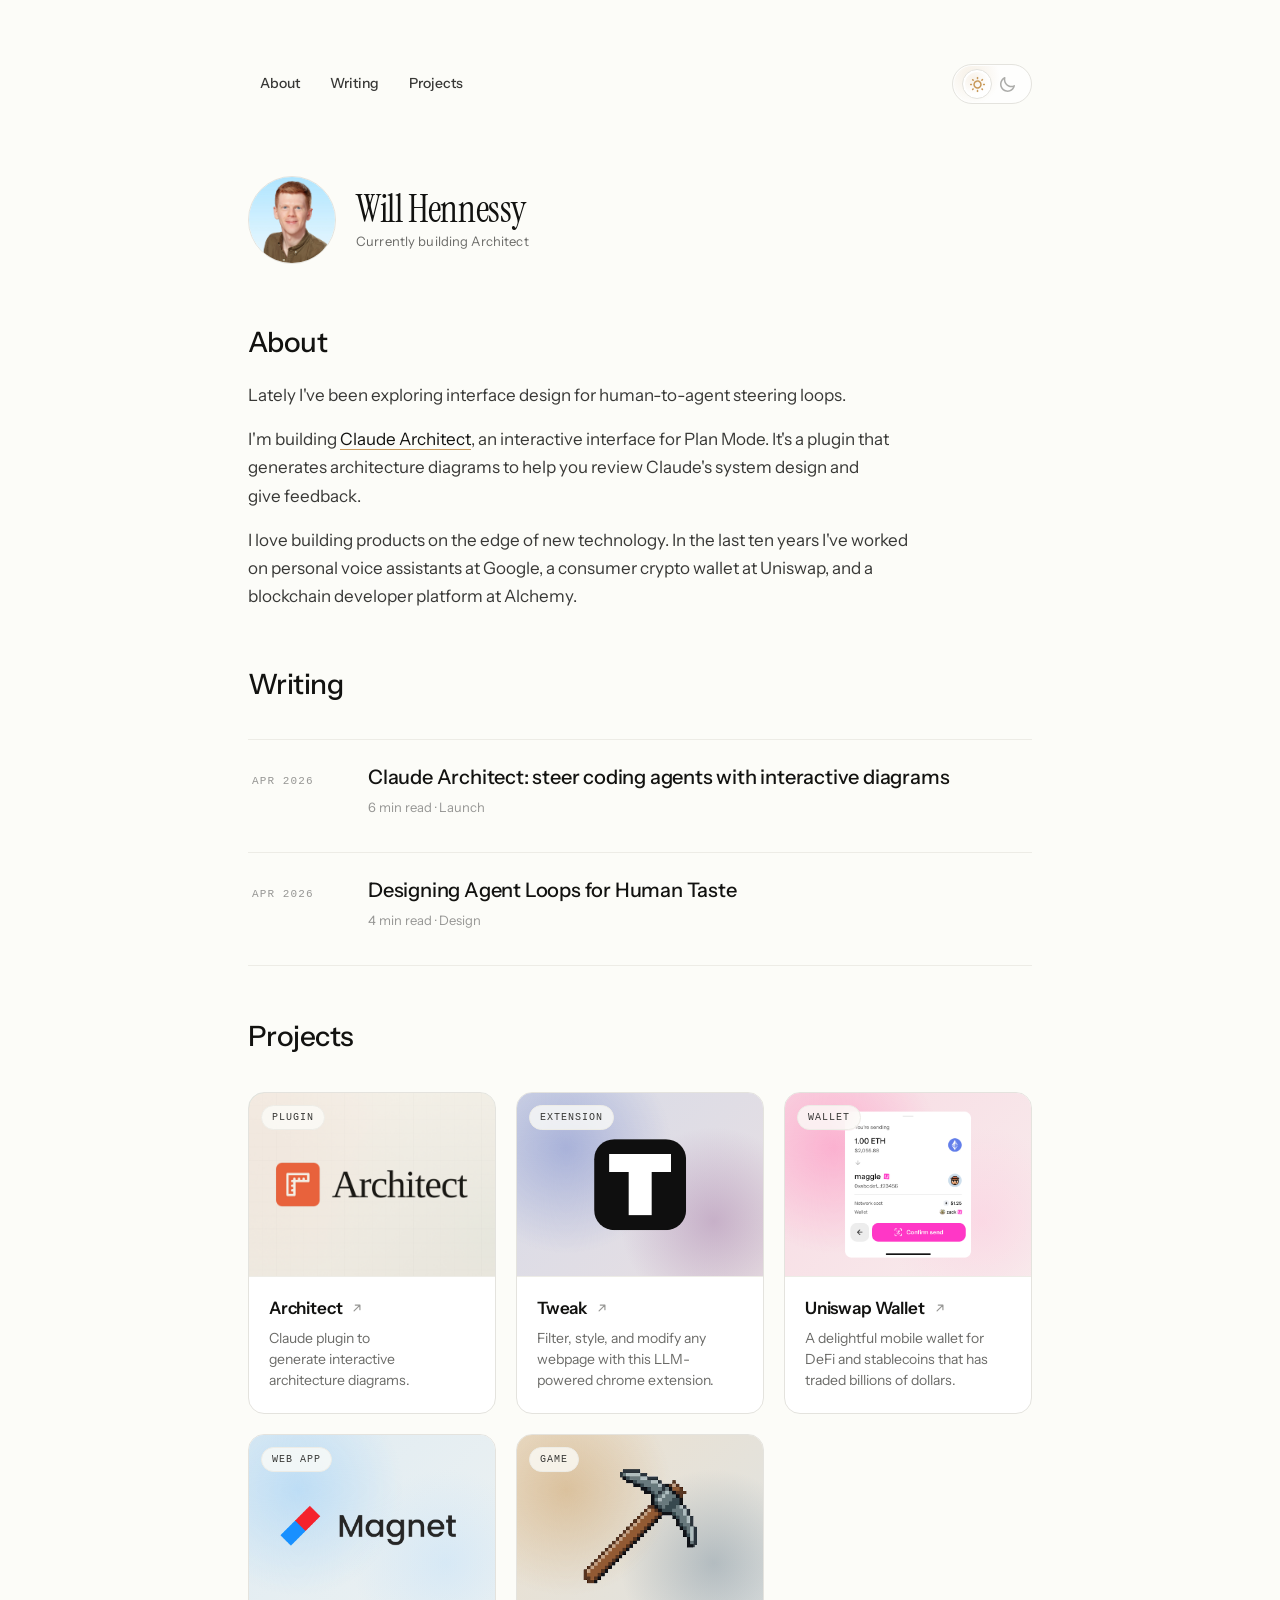
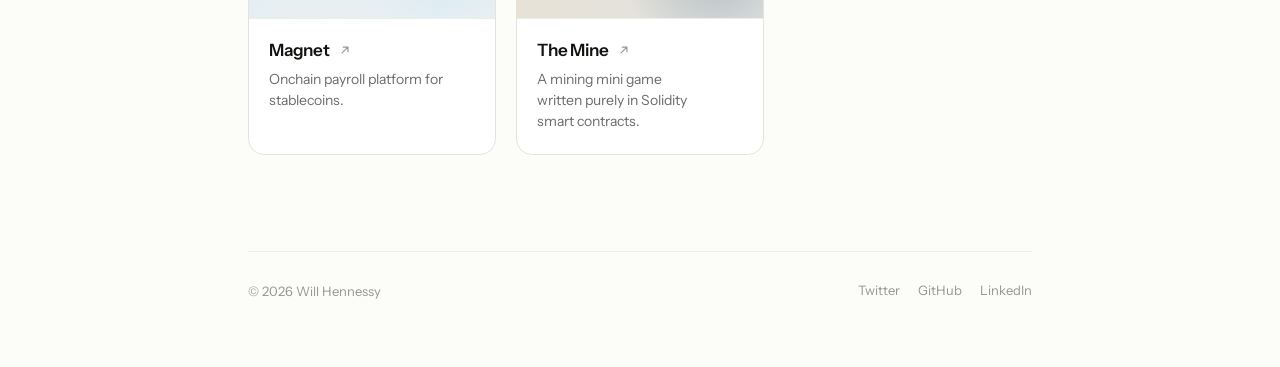
==== commit 777a74c0: "Add Projects section with five project cards Unhides the Projects section and ships cards for Archit" ====
--- a/index.html
+++ b/index.html
@@ -45,7 +45,7 @@
     <ul class="topnav-links">
       <li><a class="topnav-link" href="#about">About</a></li>
       <li><a class="topnav-link" href="#writing">Writing</a></li>
-      <li hidden><a class="topnav-link" href="#projects">Projects</a></li>
+      <li><a class="topnav-link" href="#projects">Projects</a></li>
     </ul>
     <button
       id="themeToggle"
@@ -126,22 +126,77 @@
     </ul>
   </section>
 
-  <section class="section projects" id="projects" hidden>
+  <section class="section projects" id="projects">
     <h2 class="section-title">Projects</h2>
 
     <div class="projects-grid" style="margin-top:40px;">
-      <a class="project-card" data-tag="Plugin" href="#" style="--thumb-a: var(--color-element-teal); --thumb-b: var(--color-element-sage); --thumb-ink: var(--color-element-teal);">
-        <div class="project-thumb">
+      <a class="project-card" data-tag="Plugin" href="https://github.com/willhennessy/architect" target="_blank" rel="noopener" style="--thumb-a: var(--color-element-teal); --thumb-b: var(--color-element-sage); --thumb-ink: var(--color-element-teal);">
+        <div class="project-thumb">
+          <img class="project-thumb-image" src="assets/projects/architect.jpg" alt="Architect logo" loading="lazy" />
           <span class="project-thumb-tag">Plugin</span>
-          <span class="project-thumb-glyph">A</span>
         </div>
         <div class="project-meta">
           <h3 class="project-name">
             Architect
             <svg class="project-name-arrow" width="14" height="14" viewBox="0 0 24 24" fill="none" stroke="currentColor" stroke-width="2" stroke-linecap="round" stroke-linejoin="round"><path d="M7 17 17 7M9 7h8v8"/></svg>
           </h3>
-          <p class="project-desc">An interactive interface for Claude Plan Mode. See the system, comment on the diagram, steer the plan.</p>
-          <span class="project-year">2026 — In progress</span>
+          <p class="project-desc">Claude plugin to generate interactive architecture diagrams.</p>
+        </div>
+      </a>
+
+      <a class="project-card" data-tag="Extension" href="https://github.com/willhennessy/tweak" target="_blank" rel="noopener" style="--thumb-a: var(--color-element-indigo); --thumb-b: var(--color-element-plum); --thumb-ink: var(--color-element-indigo); --logo-size: 50%; --logo-radius: 22%;">
+        <div class="project-thumb">
+          <img class="project-thumb-logo" src="assets/projects/tweak-logo.png" alt="Tweak logo" loading="lazy" />
+          <span class="project-thumb-tag">Extension</span>
+        </div>
+        <div class="project-meta">
+          <h3 class="project-name">
+            Tweak
+            <svg class="project-name-arrow" width="14" height="14" viewBox="0 0 24 24" fill="none" stroke="currentColor" stroke-width="2" stroke-linecap="round" stroke-linejoin="round"><path d="M7 17 17 7M9 7h8v8"/></svg>
+          </h3>
+          <p class="project-desc">Filter, style, and modify any webpage with this LLM-powered chrome extension.</p>
+        </div>
+      </a>
+
+      <a class="project-card" data-tag="Wallet" href="https://wallet.uniswap.org/" target="_blank" rel="noopener" style="--thumb-a: #FF7AB6; --thumb-b: #FFC2DC; --thumb-ink: #FF007A; --logo-size: 80%;">
+        <div class="project-thumb">
+          <img class="project-thumb-logo" src="assets/projects/uniswap-wallet.png" alt="Uniswap Wallet send confirmation screen" loading="lazy" />
+          <span class="project-thumb-tag">Wallet</span>
+        </div>
+        <div class="project-meta">
+          <h3 class="project-name">
+            Uniswap Wallet
+            <svg class="project-name-arrow" width="14" height="14" viewBox="0 0 24 24" fill="none" stroke="currentColor" stroke-width="2" stroke-linecap="round" stroke-linejoin="round"><path d="M7 17 17 7M9 7h8v8"/></svg>
+          </h3>
+          <p class="project-desc">A delightful mobile wallet for DeFi and stablecoins that has traded billions of dollars.</p>
+        </div>
+      </a>
+
+      <a class="project-card" data-tag="Web App" href="https://github.com/magnet-finance/magnet-app" target="_blank" rel="noopener" style="--thumb-a: #90CAF9; --thumb-b: #BBDEFB; --thumb-ink: #1976D2;">
+        <div class="project-thumb">
+          <img class="project-thumb-logo" src="assets/projects/magnet-logo.png" alt="Magnet logo" loading="lazy" />
+          <span class="project-thumb-tag">Web App</span>
+        </div>
+        <div class="project-meta">
+          <h3 class="project-name">
+            Magnet
+            <svg class="project-name-arrow" width="14" height="14" viewBox="0 0 24 24" fill="none" stroke="currentColor" stroke-width="2" stroke-linecap="round" stroke-linejoin="round"><path d="M7 17 17 7M9 7h8v8"/></svg>
+          </h3>
+          <p class="project-desc">Onchain payroll platform for stablecoins.</p>
+        </div>
+      </a>
+
+      <a class="project-card" data-tag="Game" href="https://github.com/willhennessy/the-mine" target="_blank" rel="noopener" style="--thumb-a: var(--color-element-ochre); --thumb-b: var(--color-element-slate); --thumb-ink: var(--color-element-ochre); --logo-size: 65%;">
+        <div class="project-thumb">
+          <img class="project-thumb-logo" src="assets/projects/the-mine-logo.png" alt="The Mine pickaxe" loading="lazy" style="image-rendering: pixelated;" />
+          <span class="project-thumb-tag">Game</span>
+        </div>
+        <div class="project-meta">
+          <h3 class="project-name">
+            The Mine
+            <svg class="project-name-arrow" width="14" height="14" viewBox="0 0 24 24" fill="none" stroke="currentColor" stroke-width="2" stroke-linecap="round" stroke-linejoin="round"><path d="M7 17 17 7M9 7h8v8"/></svg>
+          </h3>
+          <p class="project-desc">A mining mini game written purely in Solidity smart contracts.</p>
         </div>
       </a>
     </div>
--- a/site.css
+++ b/site.css
@@ -289,6 +289,27 @@
   font-size: 72px;
   color: color-mix(in srgb, var(--thumb-ink, var(--color-text-primary)) 80%, transparent);
   letter-spacing: -0.03em;
+}
+.project-thumb-image {
+  position: absolute;
+  inset: 0;
+  width: 100%;
+  height: 100%;
+  object-fit: cover;
+  display: block;
+}
+.project-thumb-logo {
+  position: absolute;
+  top: 50%;
+  left: 50%;
+  transform: translate(-50%, -50%);
+  max-width: var(--logo-size, 75%);
+  max-height: var(--logo-size, 75%);
+  width: auto;
+  height: auto;
+  object-fit: contain;
+  display: block;
+  border-radius: var(--logo-radius, 0);
 }
 .project-thumb-tag {
   position: absolute;
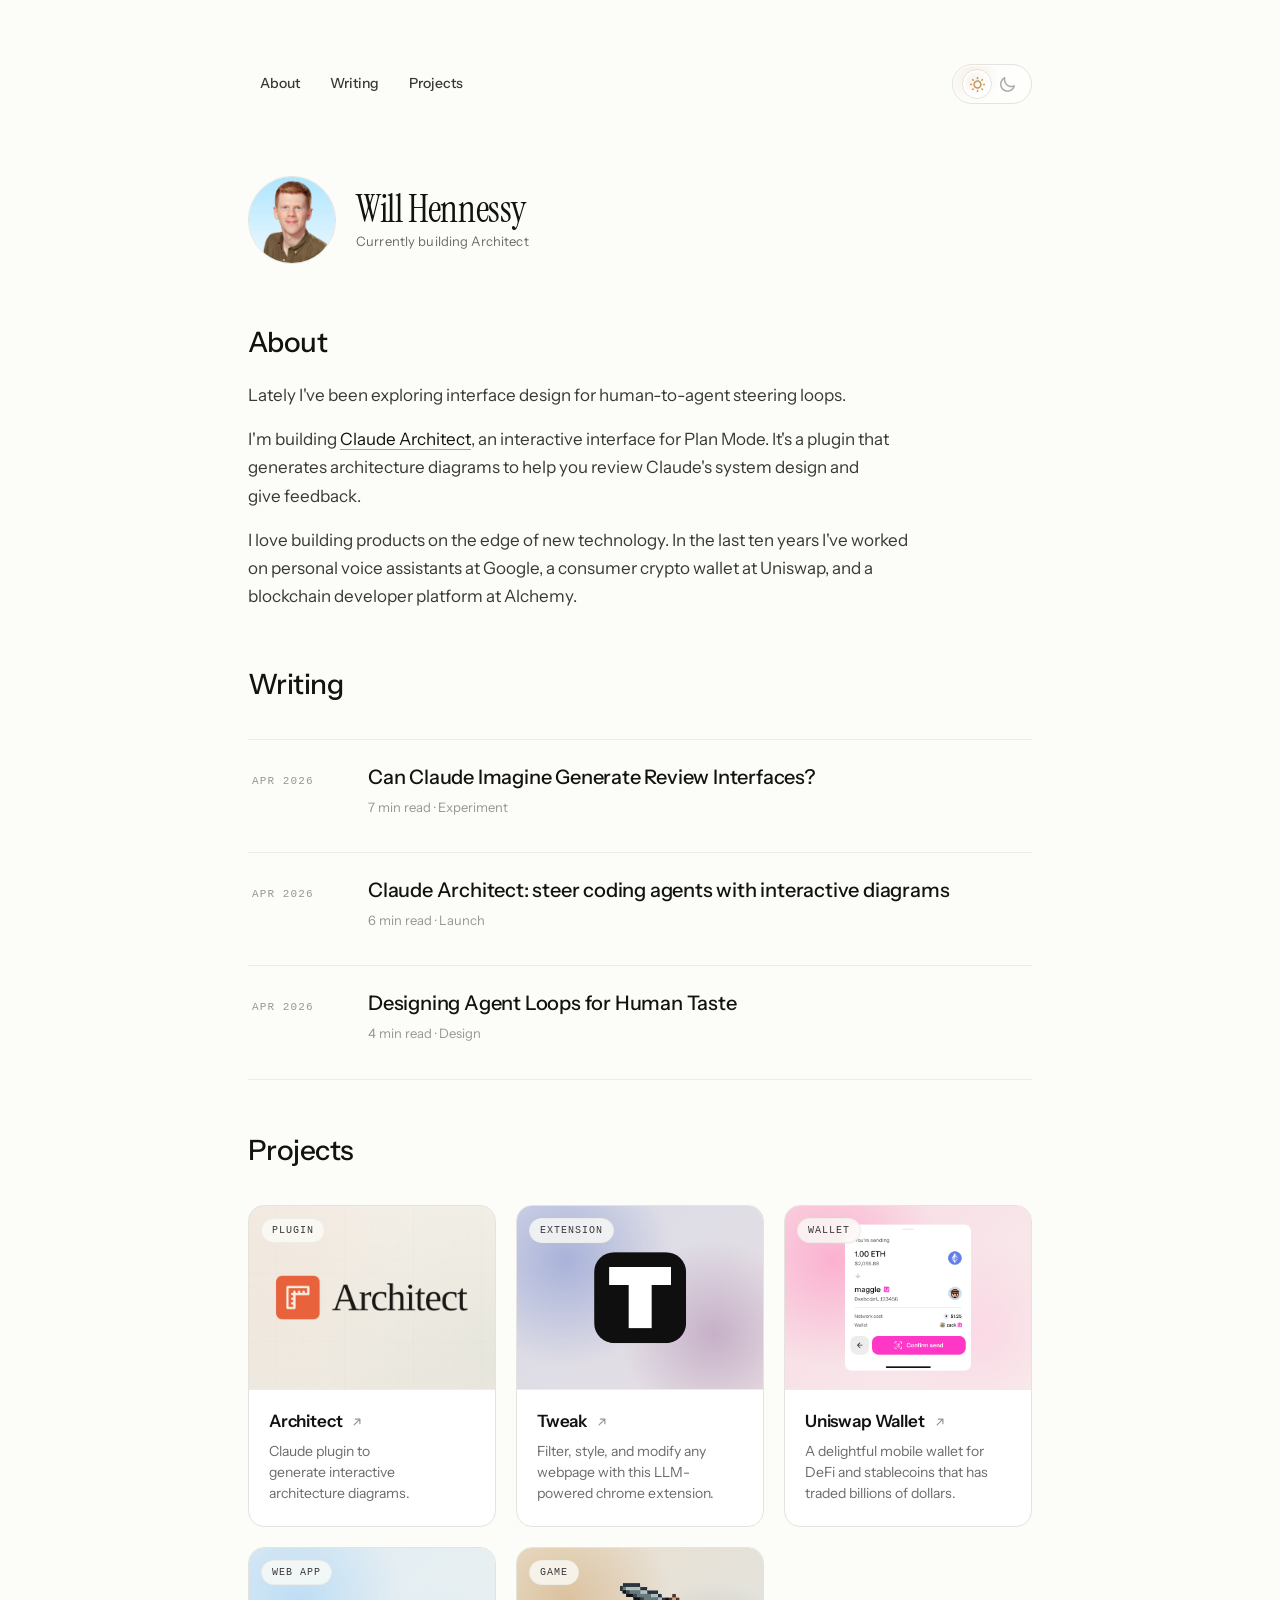
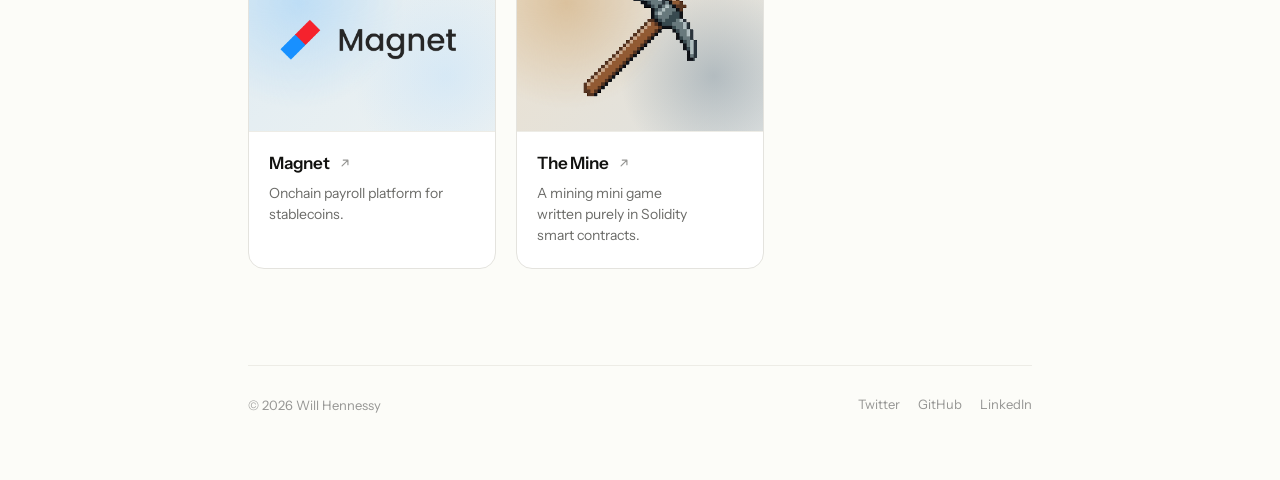
==== commit fba109d1: "Publish Claude Imagine experiment" ====
--- a/index.html
+++ b/index.html
@@ -104,6 +104,16 @@
 
     <ul class="writing-list" style="margin-top:40px;">
       <li class="writing-item">
+        <a class="writing-link" href="writing/claude-imagine-dynamic-review-interfaces.html">
+          <span class="writing-date">Apr 2026</span>
+          <div>
+            <p class="writing-title">Can Claude Imagine Generate Review Interfaces?</p>
+            <p class="writing-meta">7 min read · Experiment</p>
+          </div>
+          <svg class="writing-arrow" width="18" height="18" viewBox="0 0 24 24" fill="none" stroke="currentColor" stroke-width="1.8" stroke-linecap="round" stroke-linejoin="round"><path d="M7 17 17 7M9 7h8v8"/></svg>
+        </a>
+      </li>
+      <li class="writing-item">
         <a class="writing-link" href="writing/introducing-architect.html">
           <span class="writing-date">Apr 2026</span>
           <div>
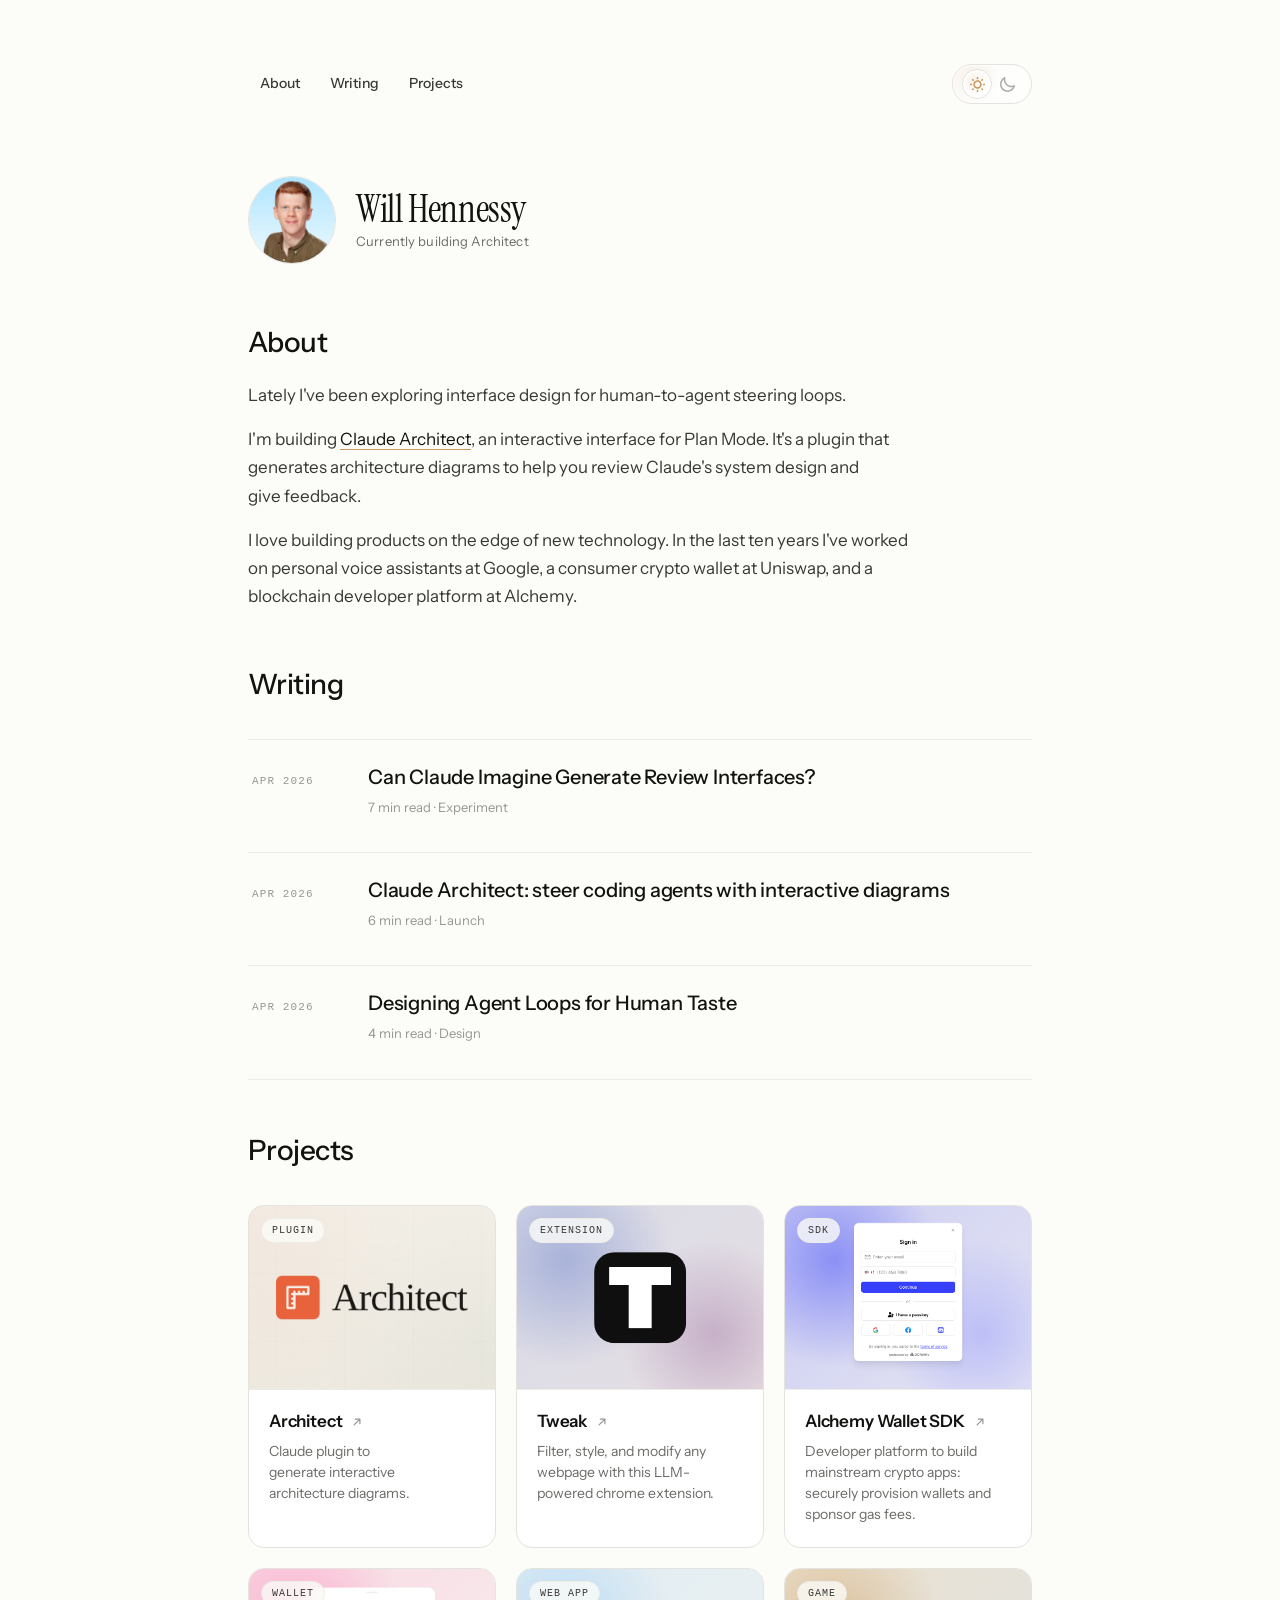
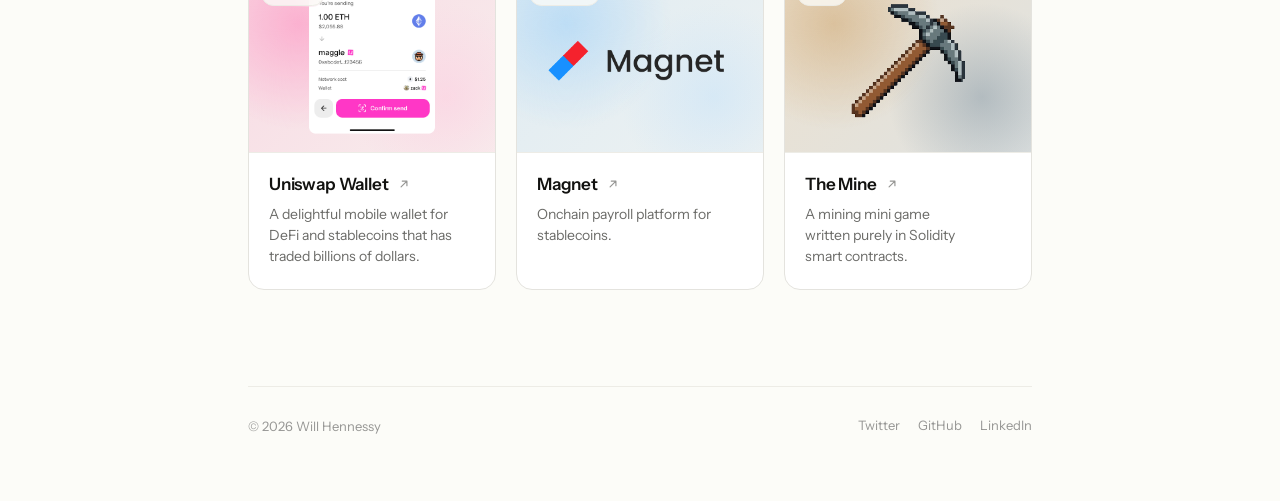
==== commit 5e88c7d8: "Add Alchemy Wallet SDK project" ====
--- a/index.html
+++ b/index.html
@@ -1,288 +1,353 @@
 <!DOCTYPE html>
 <html lang="en" data-theme="light">
+
 <head>
-<meta charset="UTF-8" />
-<meta name="viewport" content="width=device-width, initial-scale=1" />
-<title>Will Hennessy</title>
-<meta name="description" content="Will Hennessy — Staff PM building products at the edge of new technology. Currently building Architect." />
-<link rel="preconnect" href="https://fonts.googleapis.com">
-<link rel="preconnect" href="https://fonts.gstatic.com" crossorigin>
-<link href="https://fonts.googleapis.com/css2?family=Instrument+Sans:wght@400;500;600;700&family=Instrument+Serif:ital@0;1&display=swap" rel="stylesheet">
-<link rel="icon" href="/favicon.ico" sizes="any">
-<link rel="icon" type="image/png" sizes="32x32" href="/favicon-32x32.png">
-<link rel="icon" type="image/png" sizes="16x16" href="/favicon-16x16.png">
-<link rel="apple-touch-icon" href="/apple-touch-icon.png">
-<link rel="icon" type="image/png" sizes="192x192" href="/android-chrome-192x192.png">
-<link rel="icon" type="image/png" sizes="512x512" href="/android-chrome-512x512.png">
-<link rel="stylesheet" href="tokens.css" />
-<link rel="stylesheet" href="site.css" />
-<script>
-  (function () {
-    const root = document.documentElement;
-    const storageKey = 'theme';
-    let theme = null;
-
-    try {
-      const stored = localStorage.getItem(storageKey);
-      if (stored === 'light' || stored === 'dark') theme = stored;
-    } catch (_err) {
-      // ignore storage failures in restricted environments
-    }
-
-    if (!theme) {
-      const prefersDark = window.matchMedia && window.matchMedia('(prefers-color-scheme: dark)').matches;
-      theme = prefersDark ? 'dark' : 'light';
-    }
-
-    root.setAttribute('data-theme', theme);
-  })();
-</script>
-</head>
-<body>
-<div class="page">
-
-  <nav class="topnav" aria-label="Primary">
-    <ul class="topnav-links">
-      <li><a class="topnav-link" href="#about">About</a></li>
-      <li><a class="topnav-link" href="#writing">Writing</a></li>
-      <li><a class="topnav-link" href="#projects">Projects</a></li>
-    </ul>
-    <button
-      id="themeToggle"
-      class="theme-toggle"
-      type="button"
-      aria-label="Switch to dark theme"
-      aria-pressed="false"
-      title="Switch to dark theme"
-    >
-      <span class="theme-toggle-track" aria-hidden="true">
-        <span class="theme-toggle-slot theme-toggle-slot-light">
-          <svg viewBox="0 0 24 24" fill="none" aria-hidden="true">
-            <path d="M4.368 18L3.516 18.852C3.2925 19.0768 3.16705 19.381 3.16705 19.698C3.16705 20.015 3.2925 20.3192 3.516 20.544C3.74083 20.7675 4.04498 20.893 4.362 20.893C4.67902 20.893 4.98317 20.7675 5.208 20.544L6.06 19.692C6.25659 19.4624 6.35932 19.1671 6.34765 18.8651C6.33599 18.5631 6.21079 18.2766 5.99708 18.0629C5.78336 17.8492 5.49688 17.724 5.19486 17.7123C4.89285 17.7007 4.59756 17.8034 4.368 18V18ZM3.6 12C3.6 11.6817 3.47357 11.3765 3.24853 11.1515C3.02348 10.9264 2.71826 10.8 2.4 10.8H1.2C0.88174 10.8 0.576515 10.9264 0.351472 11.1515C0.126428 11.3765 0 11.6817 0 12C0 12.3183 0.126428 12.6235 0.351472 12.8485C0.576515 13.0736 0.88174 13.2 1.2 13.2H2.4C2.71826 13.2 3.02348 13.0736 3.24853 12.8485C3.47357 12.6235 3.6 12.3183 3.6 12ZM12 3.6C12.3183 3.6 12.6235 3.47357 12.8485 3.24853C13.0736 3.02348 13.2 2.71826 13.2 2.4V1.2C13.2 0.88174 13.0736 0.576515 12.8485 0.351472C12.6235 0.126428 12.3183 0 12 0C11.6817 0 11.3765 0.126428 11.1515 0.351472C10.9264 0.576515 10.8 0.88174 10.8 1.2V2.4C10.8 2.71826 10.9264 3.02348 11.1515 3.24853C11.3765 3.47357 11.6817 3.6 12 3.6ZM4.368 6.06C4.59151 6.28169 4.89319 6.40667 5.208 6.408C5.36593 6.40891 5.52248 6.37864 5.66869 6.31893C5.81489 6.25921 5.94787 6.17122 6.06 6.06C6.2835 5.83517 6.40895 5.53102 6.40895 5.214C6.40895 4.89698 6.2835 4.59283 6.06 4.368L5.208 3.516C4.97844 3.31941 4.68315 3.21668 4.38114 3.22835C4.07912 3.24001 3.79264 3.36521 3.57892 3.57892C3.36521 3.79264 3.24001 4.07912 3.22835 4.38114C3.21668 4.68315 3.31941 4.97844 3.516 5.208L4.368 6.06ZM18.768 6.408C19.0828 6.40667 19.3845 6.28169 19.608 6.06L20.46 5.208C20.5856 5.10042 20.6876 4.96804 20.7597 4.81916C20.8317 4.67029 20.8722 4.50813 20.8786 4.34286C20.8849 4.1776 20.8571 4.0128 20.7968 3.85881C20.7364 3.70482 20.6449 3.56497 20.528 3.44802C20.411 3.33107 20.2712 3.23956 20.1172 3.17924C19.9632 3.11891 19.7984 3.09106 19.6331 3.09744C19.4679 3.10383 19.3057 3.1443 19.1568 3.21633C19.008 3.28836 18.8756 3.39038 18.768 3.516L18 4.368C17.7765 4.59283 17.651 4.89698 17.651 5.214C17.651 5.53102 17.7765 5.83517 18 6.06C18.2116 6.27043 18.4939 6.3945 18.792 6.408H18.768ZM22.8 10.8H21.6C21.2817 10.8 20.9765 10.9264 20.7515 11.1515C20.5264 11.3765 20.4 11.6817 20.4 12C20.4 12.3183 20.5264 12.6235 20.7515 12.8485C20.9765 13.0736 21.2817 13.2 21.6 13.2H22.8C23.1183 13.2 23.4235 13.0736 23.6485 12.8485C23.8736 12.6235 24 12.3183 24 12C24 11.6817 23.8736 11.3765 23.6485 11.1515C23.4235 10.9264 23.1183 10.8 22.8 10.8ZM12 20.4C11.6817 20.4 11.3765 20.5264 11.1515 20.7515C10.9264 20.9765 10.8 21.2817 10.8 21.6V22.8C10.8 23.1183 10.9264 23.4235 11.1515 23.6485C11.3765 23.8736 11.6817 24 12 24C12.3183 24 12.6235 23.8736 12.8485 23.6485C13.0736 23.4235 13.2 23.1183 13.2 22.8V21.6C13.2 21.2817 13.0736 20.9765 12.8485 20.7515C12.6235 20.5264 12.3183 20.4 12 20.4ZM19.632 18C19.404 17.8732 19.1409 17.8241 18.8826 17.8602C18.6242 17.8964 18.3846 18.0157 18.2002 18.2002C18.0157 18.3846 17.8964 18.6242 17.8602 18.8826C17.8241 19.1409 17.8732 19.404 18 19.632L18.852 20.484C19.0768 20.7075 19.381 20.833 19.698 20.833C20.015 20.833 20.3192 20.7075 20.544 20.484C20.7675 20.2592 20.893 19.955 20.893 19.638C20.893 19.321 20.7675 19.0168 20.544 18.792L19.632 18ZM12 5.4C10.6946 5.4 9.4186 5.78708 8.33324 6.5123C7.24787 7.23752 6.40193 8.2683 5.9024 9.47429C5.40286 10.6803 5.27215 12.0073 5.52682 13.2876C5.78148 14.5679 6.41007 15.7439 7.3331 16.6669C8.25612 17.5899 9.43213 18.2185 10.7124 18.4732C11.9927 18.7278 13.3197 18.5971 14.5257 18.0976C15.7317 17.5981 16.7625 16.7521 17.4877 15.6668C18.2129 14.5814 18.6 13.3054 18.6 12C18.5968 10.2505 17.9005 8.57365 16.6634 7.3366C15.4263 6.09955 13.7495 5.40317 12 5.4ZM12 16.2C11.1693 16.2 10.3573 15.9537 9.6666 15.4922C8.97592 15.0307 8.43759 14.3747 8.11971 13.6073C7.80182 12.8398 7.71864 11.9953 7.8807 11.1806C8.04276 10.3659 8.44277 9.61753 9.03015 9.03015C9.61753 8.44277 10.3659 8.04276 11.1806 7.8807C11.9953 7.71864 12.8398 7.80182 13.6073 8.11971C14.3747 8.43759 15.0307 8.97592 15.4922 9.6666C15.9537 10.3573 16.2 11.1693 16.2 12C16.2 13.1139 15.7575 14.1822 14.9698 14.9698C14.1822 15.7575 13.1139 16.2 12 16.2V16.2Z" fill="currentColor"/>
-          </svg>
-        </span>
-        <span class="theme-toggle-slot theme-toggle-slot-dark">
-          <svg viewBox="0 0 24 24" fill="none" aria-hidden="true">
-            <path d="M23.5286 13.2059C23.3555 13.0587 23.1457 12.9645 22.9231 12.9339C22.7005 12.9034 22.4741 12.9378 22.2695 13.0332C21.0016 13.6302 19.6229 13.9375 18.2285 13.9339C15.649 13.9307 13.1754 12.8783 11.3469 11.0061C9.51847 9.13384 8.4835 6.59371 8.46768 3.93951C8.47314 3.10767 8.57376 2.27938 8.76745 1.47175C8.80856 1.25649 8.79314 1.03384 8.72279 0.82675C8.65245 0.619657 8.52971 0.435608 8.36724 0.293564C8.20476 0.151519 8.00842 0.0566175 7.79844 0.0186347C7.58846 -0.019348 7.37244 0.000962081 7.17263 0.0774727C5.2928 0.947243 3.65869 2.29445 2.42383 3.99255C1.18896 5.69064 0.393863 7.68387 0.113232 9.78499C-0.167398 11.8861 0.0756479 14.0262 0.819538 16.0041C1.56343 17.982 2.78375 19.7329 4.36585 21.0922C5.94795 22.4516 7.83991 23.3748 9.86398 23.7751C11.8881 24.1754 13.9778 24.0397 15.9369 23.3808C17.896 22.7218 19.6602 21.5612 21.0637 20.008C22.4672 18.4548 23.4639 16.56 23.9603 14.5015C24.0207 14.2658 24.012 14.017 23.9352 13.7864C23.8584 13.5559 23.7169 13.3539 23.5286 13.2059V13.2059ZM12.137 21.4606C10.1246 21.446 8.16574 20.7916 6.52869 19.5872C4.89164 18.3828 3.65641 16.6871 2.99212 14.7324C2.32783 12.7777 2.26695 10.6594 2.81783 8.66773C3.36871 6.67603 4.50441 4.90822 6.06944 3.60636V3.93951C6.07261 7.25677 7.35467 10.4372 9.63425 12.7829C11.9138 15.1285 15.0047 16.4478 18.2285 16.451C19.0749 16.4542 19.9192 16.3632 20.7467 16.1796C19.9192 17.7904 18.6799 19.1382 17.1627 20.0776C15.6454 21.0169 13.9077 21.5122 12.137 21.5099V21.4606Z" fill="currentColor"/>
-          </svg>
-        </span>
-        <span class="theme-toggle-thumb">
-          <span class="theme-toggle-thumb-icon theme-toggle-thumb-icon-sun">
-            <svg viewBox="0 0 24 24" fill="none" aria-hidden="true">
-              <path d="M4.368 18L3.516 18.852C3.2925 19.0768 3.16705 19.381 3.16705 19.698C3.16705 20.015 3.2925 20.3192 3.516 20.544C3.74083 20.7675 4.04498 20.893 4.362 20.893C4.67902 20.893 4.98317 20.7675 5.208 20.544L6.06 19.692C6.25659 19.4624 6.35932 19.1671 6.34765 18.8651C6.33599 18.5631 6.21079 18.2766 5.99708 18.0629C5.78336 17.8492 5.49688 17.724 5.19486 17.7123C4.89285 17.7007 4.59756 17.8034 4.368 18V18ZM3.6 12C3.6 11.6817 3.47357 11.3765 3.24853 11.1515C3.02348 10.9264 2.71826 10.8 2.4 10.8H1.2C0.88174 10.8 0.576515 10.9264 0.351472 11.1515C0.126428 11.3765 0 11.6817 0 12C0 12.3183 0.126428 12.6235 0.351472 12.8485C0.576515 13.0736 0.88174 13.2 1.2 13.2H2.4C2.71826 13.2 3.02348 13.0736 3.24853 12.8485C3.47357 12.6235 3.6 12.3183 3.6 12ZM12 3.6C12.3183 3.6 12.6235 3.47357 12.8485 3.24853C13.0736 3.02348 13.2 2.71826 13.2 2.4V1.2C13.2 0.88174 13.0736 0.576515 12.8485 0.351472C12.6235 0.126428 12.3183 0 12 0C11.6817 0 11.3765 0.126428 11.1515 0.351472C10.9264 0.576515 10.8 0.88174 10.8 1.2V2.4C10.8 2.71826 10.9264 3.02348 11.1515 3.24853C11.3765 3.47357 11.6817 3.6 12 3.6ZM4.368 6.06C4.59151 6.28169 4.89319 6.40667 5.208 6.408C5.36593 6.40891 5.52248 6.37864 5.66869 6.31893C5.81489 6.25921 5.94787 6.17122 6.06 6.06C6.2835 5.83517 6.40895 5.53102 6.40895 5.214C6.40895 4.89698 6.2835 4.59283 6.06 4.368L5.208 3.516C4.97844 3.31941 4.68315 3.21668 4.38114 3.22835C4.07912 3.24001 3.79264 3.36521 3.57892 3.57892C3.36521 3.79264 3.24001 4.07912 3.22835 4.38114C3.21668 4.68315 3.31941 4.97844 3.516 5.208L4.368 6.06ZM18.768 6.408C19.0828 6.40667 19.3845 6.28169 19.608 6.06L20.46 5.208C20.5856 5.10042 20.6876 4.96804 20.7597 4.81916C20.8317 4.67029 20.8722 4.50813 20.8786 4.34286C20.8849 4.1776 20.8571 4.0128 20.7968 3.85881C20.7364 3.70482 20.6449 3.56497 20.528 3.44802C20.411 3.33107 20.2712 3.23956 20.1172 3.17924C19.9632 3.11891 19.7984 3.09106 19.6331 3.09744C19.4679 3.10383 19.3057 3.1443 19.1568 3.21633C19.008 3.28836 18.8756 3.39038 18.768 3.516L18 4.368C17.7765 4.59283 17.651 4.89698 17.651 5.214C17.651 5.53102 17.7765 5.83517 18 6.06C18.2116 6.27043 18.4939 6.3945 18.792 6.408H18.768ZM22.8 10.8H21.6C21.2817 10.8 20.9765 10.9264 20.7515 11.1515C20.5264 11.3765 20.4 11.6817 20.4 12C20.4 12.3183 20.5264 12.6235 20.7515 12.8485C20.9765 13.0736 21.2817 13.2 21.6 13.2H22.8C23.1183 13.2 23.4235 13.0736 23.6485 12.8485C23.8736 12.6235 24 12.3183 24 12C24 11.6817 23.8736 11.3765 23.6485 11.1515C23.4235 10.9264 23.1183 10.8 22.8 10.8ZM12 20.4C11.6817 20.4 11.3765 20.5264 11.1515 20.7515C10.9264 20.9765 10.8 21.2817 10.8 21.6V22.8C10.8 23.1183 10.9264 23.4235 11.1515 23.6485C11.3765 23.8736 11.6817 24 12 24C12.3183 24 12.6235 23.8736 12.8485 23.6485C13.0736 23.4235 13.2 23.1183 13.2 22.8V21.6C13.2 21.2817 13.0736 20.9765 12.8485 20.7515C12.6235 20.5264 12.3183 20.4 12 20.4ZM19.632 18C19.404 17.8732 19.1409 17.8241 18.8826 17.8602C18.6242 17.8964 18.3846 18.0157 18.2002 18.2002C18.0157 18.3846 17.8964 18.6242 17.8602 18.8826C17.8241 19.1409 17.8732 19.404 18 19.632L18.852 20.484C19.0768 20.7075 19.381 20.833 19.698 20.833C20.015 20.833 20.3192 20.7075 20.544 20.484C20.7675 20.2592 20.893 19.955 20.893 19.638C20.893 19.321 20.7675 19.0168 20.544 18.792L19.632 18ZM12 5.4C10.6946 5.4 9.4186 5.78708 8.33324 6.5123C7.24787 7.23752 6.40193 8.2683 5.9024 9.47429C5.40286 10.6803 5.27215 12.0073 5.52682 13.2876C5.78148 14.5679 6.41007 15.7439 7.3331 16.6669C8.25612 17.5899 9.43213 18.2185 10.7124 18.4732C11.9927 18.7278 13.3197 18.5971 14.5257 18.0976C15.7317 17.5981 16.7625 16.7521 17.4877 15.6668C18.2129 14.5814 18.6 13.3054 18.6 12C18.5968 10.2505 17.9005 8.57365 16.6634 7.3366C15.4263 6.09955 13.7495 5.40317 12 5.4ZM12 16.2C11.1693 16.2 10.3573 15.9537 9.6666 15.4922C8.97592 15.0307 8.43759 14.3747 8.11971 13.6073C7.80182 12.8398 7.71864 11.9953 7.8807 11.1806C8.04276 10.3659 8.44277 9.61753 9.03015 9.03015C9.61753 8.44277 10.3659 8.04276 11.1806 7.8807C11.9953 7.71864 12.8398 7.80182 13.6073 8.11971C14.3747 8.43759 15.0307 8.97592 15.4922 9.6666C15.9537 10.3573 16.2 11.1693 16.2 12C16.2 13.1139 15.7575 14.1822 14.9698 14.9698C14.1822 15.7575 13.1139 16.2 12 16.2V16.2Z" fill="currentColor"/>
-            </svg>
-          </span>
-          <span class="theme-toggle-thumb-icon theme-toggle-thumb-icon-moon">
-            <svg viewBox="0 0 24 24" fill="none" aria-hidden="true">
-              <path d="M23.5286 13.2059C23.3555 13.0587 23.1457 12.9645 22.9231 12.9339C22.7005 12.9034 22.4741 12.9378 22.2695 13.0332C21.0016 13.6302 19.6229 13.9375 18.2285 13.9339C15.649 13.9307 13.1754 12.8783 11.3469 11.0061C9.51847 9.13384 8.4835 6.59371 8.46768 3.93951C8.47314 3.10767 8.57376 2.27938 8.76745 1.47175C8.80856 1.25649 8.79314 1.03384 8.72279 0.82675C8.65245 0.619657 8.52971 0.435608 8.36724 0.293564C8.20476 0.151519 8.00842 0.0566175 7.79844 0.0186347C7.58846 -0.019348 7.37244 0.000962081 7.17263 0.0774727C5.2928 0.947243 3.65869 2.29445 2.42383 3.99255C1.18896 5.69064 0.393863 7.68387 0.113232 9.78499C-0.167398 11.8861 0.0756479 14.0262 0.819538 16.0041C1.56343 17.982 2.78375 19.7329 4.36585 21.0922C5.94795 22.4516 7.83991 23.3748 9.86398 23.7751C11.8881 24.1754 13.9778 24.0397 15.9369 23.3808C17.896 22.7218 19.6602 21.5612 21.0637 20.008C22.4672 18.4548 23.4639 16.56 23.9603 14.5015C24.0207 14.2658 24.012 14.017 23.9352 13.7864C23.8584 13.5559 23.7169 13.3539 23.5286 13.2059V13.2059ZM12.137 21.4606C10.1246 21.446 8.16574 20.7916 6.52869 19.5872C4.89164 18.3828 3.65641 16.6871 2.99212 14.7324C2.32783 12.7777 2.26695 10.6594 2.81783 8.66773C3.36871 6.67603 4.50441 4.90822 6.06944 3.60636V3.93951C6.07261 7.25677 7.35467 10.4372 9.63425 12.7829C11.9138 15.1285 15.0047 16.4478 18.2285 16.451C19.0749 16.4542 19.9192 16.3632 20.7467 16.1796C19.9192 17.7904 18.6799 19.1382 17.1627 20.0776C15.6454 21.0169 13.9077 21.5122 12.137 21.5099V21.4606Z" fill="currentColor"/>
-            </svg>
-          </span>
-        </span>
-      </span>
-    </button>
-  </nav>
-
-  <header class="hero">
-    <figure class="hero-portrait">
-      <img src="assets/headshot.jpg" alt="Portrait of Will Hennessy" />
-    </figure>
-    <div class="hero-text">
-      <h1 class="hero-title">Will Hennessy</h1>
-      <p class="hero-sub">Currently building Architect</p>
-    </div>
-  </header>
-
-  <section class="section about" id="about">
-    <h2 class="section-title">About</h2>
-    <p>Lately I've been exploring interface design for human-to-agent steering loops.</p>
-    <p>I'm building <a href="writing/introducing-architect.html">Claude Architect</a>, an interactive interface for Plan Mode. It's a plugin that generates architecture diagrams to help you review Claude's system design and give feedback.</p>
-    <p>I love building products on the edge of new technology. In the last ten years I've worked on personal voice assistants at Google, a consumer crypto wallet at Uniswap, and a blockchain developer platform at Alchemy.</p>
-  </section>
-
-  <section class="section writing" id="writing">
-    <h2 class="section-title">Writing</h2>
-
-    <ul class="writing-list" style="margin-top:40px;">
-      <li class="writing-item">
-        <a class="writing-link" href="writing/claude-imagine-dynamic-review-interfaces.html">
-          <span class="writing-date">Apr 2026</span>
-          <div>
-            <p class="writing-title">Can Claude Imagine Generate Review Interfaces?</p>
-            <p class="writing-meta">7 min read · Experiment</p>
-          </div>
-          <svg class="writing-arrow" width="18" height="18" viewBox="0 0 24 24" fill="none" stroke="currentColor" stroke-width="1.8" stroke-linecap="round" stroke-linejoin="round"><path d="M7 17 17 7M9 7h8v8"/></svg>
-        </a>
-      </li>
-      <li class="writing-item">
-        <a class="writing-link" href="writing/introducing-architect.html">
-          <span class="writing-date">Apr 2026</span>
-          <div>
-            <p class="writing-title">Claude Architect: steer coding agents with interactive diagrams</p>
-            <p class="writing-meta">6 min read · Launch</p>
-          </div>
-          <svg class="writing-arrow" width="18" height="18" viewBox="0 0 24 24" fill="none" stroke="currentColor" stroke-width="1.8" stroke-linecap="round" stroke-linejoin="round"><path d="M7 17 17 7M9 7h8v8"/></svg>
-        </a>
-      </li>
-      <li class="writing-item">
-        <a class="writing-link" href="writing/designing-agent-loops.html">
-          <span class="writing-date">Apr 2026</span>
-          <div>
-            <p class="writing-title">Designing Agent Loops for Human Taste</p>
-            <p class="writing-meta">4 min read · Design</p>
-          </div>
-          <svg class="writing-arrow" width="18" height="18" viewBox="0 0 24 24" fill="none" stroke="currentColor" stroke-width="1.8" stroke-linecap="round" stroke-linejoin="round"><path d="M7 17 17 7M9 7h8v8"/></svg>
-        </a>
-      </li>
-    </ul>
-  </section>
-
-  <section class="section projects" id="projects">
-    <h2 class="section-title">Projects</h2>
-
-    <div class="projects-grid" style="margin-top:40px;">
-      <a class="project-card" data-tag="Plugin" href="https://github.com/willhennessy/architect" target="_blank" rel="noopener" style="--thumb-a: var(--color-element-teal); --thumb-b: var(--color-element-sage); --thumb-ink: var(--color-element-teal);">
-        <div class="project-thumb">
-          <img class="project-thumb-image" src="assets/projects/architect.jpg" alt="Architect logo" loading="lazy" />
-          <span class="project-thumb-tag">Plugin</span>
-        </div>
-        <div class="project-meta">
-          <h3 class="project-name">
-            Architect
-            <svg class="project-name-arrow" width="14" height="14" viewBox="0 0 24 24" fill="none" stroke="currentColor" stroke-width="2" stroke-linecap="round" stroke-linejoin="round"><path d="M7 17 17 7M9 7h8v8"/></svg>
-          </h3>
-          <p class="project-desc">Claude plugin to generate interactive architecture diagrams.</p>
-        </div>
-      </a>
-
-      <a class="project-card" data-tag="Extension" href="https://github.com/willhennessy/tweak" target="_blank" rel="noopener" style="--thumb-a: var(--color-element-indigo); --thumb-b: var(--color-element-plum); --thumb-ink: var(--color-element-indigo); --logo-size: 50%; --logo-radius: 22%;">
-        <div class="project-thumb">
-          <img class="project-thumb-logo" src="assets/projects/tweak-logo.png" alt="Tweak logo" loading="lazy" />
-          <span class="project-thumb-tag">Extension</span>
-        </div>
-        <div class="project-meta">
-          <h3 class="project-name">
-            Tweak
-            <svg class="project-name-arrow" width="14" height="14" viewBox="0 0 24 24" fill="none" stroke="currentColor" stroke-width="2" stroke-linecap="round" stroke-linejoin="round"><path d="M7 17 17 7M9 7h8v8"/></svg>
-          </h3>
-          <p class="project-desc">Filter, style, and modify any webpage with this LLM-powered chrome extension.</p>
-        </div>
-      </a>
-
-      <a class="project-card" data-tag="Wallet" href="https://wallet.uniswap.org/" target="_blank" rel="noopener" style="--thumb-a: #FF7AB6; --thumb-b: #FFC2DC; --thumb-ink: #FF007A; --logo-size: 80%;">
-        <div class="project-thumb">
-          <img class="project-thumb-logo" src="assets/projects/uniswap-wallet.png" alt="Uniswap Wallet send confirmation screen" loading="lazy" />
-          <span class="project-thumb-tag">Wallet</span>
-        </div>
-        <div class="project-meta">
-          <h3 class="project-name">
-            Uniswap Wallet
-            <svg class="project-name-arrow" width="14" height="14" viewBox="0 0 24 24" fill="none" stroke="currentColor" stroke-width="2" stroke-linecap="round" stroke-linejoin="round"><path d="M7 17 17 7M9 7h8v8"/></svg>
-          </h3>
-          <p class="project-desc">A delightful mobile wallet for DeFi and stablecoins that has traded billions of dollars.</p>
-        </div>
-      </a>
-
-      <a class="project-card" data-tag="Web App" href="https://github.com/magnet-finance/magnet-app" target="_blank" rel="noopener" style="--thumb-a: #90CAF9; --thumb-b: #BBDEFB; --thumb-ink: #1976D2;">
-        <div class="project-thumb">
-          <img class="project-thumb-logo" src="assets/projects/magnet-logo.png" alt="Magnet logo" loading="lazy" />
-          <span class="project-thumb-tag">Web App</span>
-        </div>
-        <div class="project-meta">
-          <h3 class="project-name">
-            Magnet
-            <svg class="project-name-arrow" width="14" height="14" viewBox="0 0 24 24" fill="none" stroke="currentColor" stroke-width="2" stroke-linecap="round" stroke-linejoin="round"><path d="M7 17 17 7M9 7h8v8"/></svg>
-          </h3>
-          <p class="project-desc">Onchain payroll platform for stablecoins.</p>
-        </div>
-      </a>
-
-      <a class="project-card" data-tag="Game" href="https://github.com/willhennessy/the-mine" target="_blank" rel="noopener" style="--thumb-a: var(--color-element-ochre); --thumb-b: var(--color-element-slate); --thumb-ink: var(--color-element-ochre); --logo-size: 65%;">
-        <div class="project-thumb">
-          <img class="project-thumb-logo" src="assets/projects/the-mine-logo.png" alt="The Mine pickaxe" loading="lazy" style="image-rendering: pixelated;" />
-          <span class="project-thumb-tag">Game</span>
-        </div>
-        <div class="project-meta">
-          <h3 class="project-name">
-            The Mine
-            <svg class="project-name-arrow" width="14" height="14" viewBox="0 0 24 24" fill="none" stroke="currentColor" stroke-width="2" stroke-linecap="round" stroke-linejoin="round"><path d="M7 17 17 7M9 7h8v8"/></svg>
-          </h3>
-          <p class="project-desc">A mining mini game written purely in Solidity smart contracts.</p>
-        </div>
-      </a>
-    </div>
-  </section>
-
-  <footer class="footer">
-    <div>© 2026 Will Hennessy</div>
-    <div class="footer-social">
-      <a href="https://x.com/WillHennessy_">Twitter</a>
-      <a href="https://github.com/willhennessy">GitHub</a>
-      <a href="https://www.linkedin.com/in/hennessywill/">LinkedIn</a>
-    </div>
-  </footer>
-
-</div>
-
-<script>
-  const THEME_STORAGE_KEY = 'theme';
-
-  function $(id) {
-    return document.getElementById(id);
-  }
-
-  function storedTheme() {
-    try {
-      const value = localStorage.getItem(THEME_STORAGE_KEY);
-      return value === 'light' || value === 'dark' ? value : null;
-    } catch (_err) {
-      return null;
-    }
-  }
-
-  function currentTheme() {
-    return document.documentElement.getAttribute('data-theme') === 'dark' ? 'dark' : 'light';
-  }
-
-  function setTheme(theme, persist) {
-    const nextTheme = theme === 'dark' ? 'dark' : 'light';
-    document.documentElement.setAttribute('data-theme', nextTheme);
-    if (persist) {
+  <meta charset="UTF-8" />
+  <meta name="viewport" content="width=device-width, initial-scale=1" />
+  <title>Will Hennessy</title>
+  <meta name="description"
+    content="Will Hennessy — Staff PM building products at the edge of new technology. Currently building Architect." />
+  <link rel="preconnect" href="https://fonts.googleapis.com">
+  <link rel="preconnect" href="https://fonts.gstatic.com" crossorigin>
+  <link
+    href="https://fonts.googleapis.com/css2?family=Instrument+Sans:wght@400;500;600;700&family=Instrument+Serif:ital@0;1&display=swap"
+    rel="stylesheet">
+  <link rel="icon" href="/favicon.ico" sizes="any">
+  <link rel="icon" type="image/png" sizes="32x32" href="/favicon-32x32.png">
+  <link rel="icon" type="image/png" sizes="16x16" href="/favicon-16x16.png">
+  <link rel="apple-touch-icon" href="/apple-touch-icon.png">
+  <link rel="icon" type="image/png" sizes="192x192" href="/android-chrome-192x192.png">
+  <link rel="icon" type="image/png" sizes="512x512" href="/android-chrome-512x512.png">
+  <link rel="stylesheet" href="tokens.css" />
+  <link rel="stylesheet" href="site.css" />
+  <script>
+    (function () {
+      const root = document.documentElement;
+      const storageKey = 'theme';
+      let theme = null;
+
       try {
-        localStorage.setItem(THEME_STORAGE_KEY, nextTheme);
+        const stored = localStorage.getItem(storageKey);
+        if (stored === 'light' || stored === 'dark') theme = stored;
       } catch (_err) {
         // ignore storage failures in restricted environments
       }
-    }
+
+      if (!theme) {
+        const prefersDark = window.matchMedia && window.matchMedia('(prefers-color-scheme: dark)').matches;
+        theme = prefersDark ? 'dark' : 'light';
+      }
+
+      root.setAttribute('data-theme', theme);
+    })();
+  </script>
+</head>
+
+<body>
+  <div class="page">
+
+    <nav class="topnav" aria-label="Primary">
+      <ul class="topnav-links">
+        <li><a class="topnav-link" href="#about">About</a></li>
+        <li><a class="topnav-link" href="#writing">Writing</a></li>
+        <li><a class="topnav-link" href="#projects">Projects</a></li>
+      </ul>
+      <button id="themeToggle" class="theme-toggle" type="button" aria-label="Switch to dark theme" aria-pressed="false"
+        title="Switch to dark theme">
+        <span class="theme-toggle-track" aria-hidden="true">
+          <span class="theme-toggle-slot theme-toggle-slot-light">
+            <svg viewBox="0 0 24 24" fill="none" aria-hidden="true">
+              <path
+                d="M4.368 18L3.516 18.852C3.2925 19.0768 3.16705 19.381 3.16705 19.698C3.16705 20.015 3.2925 20.3192 3.516 20.544C3.74083 20.7675 4.04498 20.893 4.362 20.893C4.67902 20.893 4.98317 20.7675 5.208 20.544L6.06 19.692C6.25659 19.4624 6.35932 19.1671 6.34765 18.8651C6.33599 18.5631 6.21079 18.2766 5.99708 18.0629C5.78336 17.8492 5.49688 17.724 5.19486 17.7123C4.89285 17.7007 4.59756 17.8034 4.368 18V18ZM3.6 12C3.6 11.6817 3.47357 11.3765 3.24853 11.1515C3.02348 10.9264 2.71826 10.8 2.4 10.8H1.2C0.88174 10.8 0.576515 10.9264 0.351472 11.1515C0.126428 11.3765 0 11.6817 0 12C0 12.3183 0.126428 12.6235 0.351472 12.8485C0.576515 13.0736 0.88174 13.2 1.2 13.2H2.4C2.71826 13.2 3.02348 13.0736 3.24853 12.8485C3.47357 12.6235 3.6 12.3183 3.6 12ZM12 3.6C12.3183 3.6 12.6235 3.47357 12.8485 3.24853C13.0736 3.02348 13.2 2.71826 13.2 2.4V1.2C13.2 0.88174 13.0736 0.576515 12.8485 0.351472C12.6235 0.126428 12.3183 0 12 0C11.6817 0 11.3765 0.126428 11.1515 0.351472C10.9264 0.576515 10.8 0.88174 10.8 1.2V2.4C10.8 2.71826 10.9264 3.02348 11.1515 3.24853C11.3765 3.47357 11.6817 3.6 12 3.6ZM4.368 6.06C4.59151 6.28169 4.89319 6.40667 5.208 6.408C5.36593 6.40891 5.52248 6.37864 5.66869 6.31893C5.81489 6.25921 5.94787 6.17122 6.06 6.06C6.2835 5.83517 6.40895 5.53102 6.40895 5.214C6.40895 4.89698 6.2835 4.59283 6.06 4.368L5.208 3.516C4.97844 3.31941 4.68315 3.21668 4.38114 3.22835C4.07912 3.24001 3.79264 3.36521 3.57892 3.57892C3.36521 3.79264 3.24001 4.07912 3.22835 4.38114C3.21668 4.68315 3.31941 4.97844 3.516 5.208L4.368 6.06ZM18.768 6.408C19.0828 6.40667 19.3845 6.28169 19.608 6.06L20.46 5.208C20.5856 5.10042 20.6876 4.96804 20.7597 4.81916C20.8317 4.67029 20.8722 4.50813 20.8786 4.34286C20.8849 4.1776 20.8571 4.0128 20.7968 3.85881C20.7364 3.70482 20.6449 3.56497 20.528 3.44802C20.411 3.33107 20.2712 3.23956 20.1172 3.17924C19.9632 3.11891 19.7984 3.09106 19.6331 3.09744C19.4679 3.10383 19.3057 3.1443 19.1568 3.21633C19.008 3.28836 18.8756 3.39038 18.768 3.516L18 4.368C17.7765 4.59283 17.651 4.89698 17.651 5.214C17.651 5.53102 17.7765 5.83517 18 6.06C18.2116 6.27043 18.4939 6.3945 18.792 6.408H18.768ZM22.8 10.8H21.6C21.2817 10.8 20.9765 10.9264 20.7515 11.1515C20.5264 11.3765 20.4 11.6817 20.4 12C20.4 12.3183 20.5264 12.6235 20.7515 12.8485C20.9765 13.0736 21.2817 13.2 21.6 13.2H22.8C23.1183 13.2 23.4235 13.0736 23.6485 12.8485C23.8736 12.6235 24 12.3183 24 12C24 11.6817 23.8736 11.3765 23.6485 11.1515C23.4235 10.9264 23.1183 10.8 22.8 10.8ZM12 20.4C11.6817 20.4 11.3765 20.5264 11.1515 20.7515C10.9264 20.9765 10.8 21.2817 10.8 21.6V22.8C10.8 23.1183 10.9264 23.4235 11.1515 23.6485C11.3765 23.8736 11.6817 24 12 24C12.3183 24 12.6235 23.8736 12.8485 23.6485C13.0736 23.4235 13.2 23.1183 13.2 22.8V21.6C13.2 21.2817 13.0736 20.9765 12.8485 20.7515C12.6235 20.5264 12.3183 20.4 12 20.4ZM19.632 18C19.404 17.8732 19.1409 17.8241 18.8826 17.8602C18.6242 17.8964 18.3846 18.0157 18.2002 18.2002C18.0157 18.3846 17.8964 18.6242 17.8602 18.8826C17.8241 19.1409 17.8732 19.404 18 19.632L18.852 20.484C19.0768 20.7075 19.381 20.833 19.698 20.833C20.015 20.833 20.3192 20.7075 20.544 20.484C20.7675 20.2592 20.893 19.955 20.893 19.638C20.893 19.321 20.7675 19.0168 20.544 18.792L19.632 18ZM12 5.4C10.6946 5.4 9.4186 5.78708 8.33324 6.5123C7.24787 7.23752 6.40193 8.2683 5.9024 9.47429C5.40286 10.6803 5.27215 12.0073 5.52682 13.2876C5.78148 14.5679 6.41007 15.7439 7.3331 16.6669C8.25612 17.5899 9.43213 18.2185 10.7124 18.4732C11.9927 18.7278 13.3197 18.5971 14.5257 18.0976C15.7317 17.5981 16.7625 16.7521 17.4877 15.6668C18.2129 14.5814 18.6 13.3054 18.6 12C18.5968 10.2505 17.9005 8.57365 16.6634 7.3366C15.4263 6.09955 13.7495 5.40317 12 5.4ZM12 16.2C11.1693 16.2 10.3573 15.9537 9.6666 15.4922C8.97592 15.0307 8.43759 14.3747 8.11971 13.6073C7.80182 12.8398 7.71864 11.9953 7.8807 11.1806C8.04276 10.3659 8.44277 9.61753 9.03015 9.03015C9.61753 8.44277 10.3659 8.04276 11.1806 7.8807C11.9953 7.71864 12.8398 7.80182 13.6073 8.11971C14.3747 8.43759 15.0307 8.97592 15.4922 9.6666C15.9537 10.3573 16.2 11.1693 16.2 12C16.2 13.1139 15.7575 14.1822 14.9698 14.9698C14.1822 15.7575 13.1139 16.2 12 16.2V16.2Z"
+                fill="currentColor" />
+            </svg>
+          </span>
+          <span class="theme-toggle-slot theme-toggle-slot-dark">
+            <svg viewBox="0 0 24 24" fill="none" aria-hidden="true">
+              <path
+                d="M23.5286 13.2059C23.3555 13.0587 23.1457 12.9645 22.9231 12.9339C22.7005 12.9034 22.4741 12.9378 22.2695 13.0332C21.0016 13.6302 19.6229 13.9375 18.2285 13.9339C15.649 13.9307 13.1754 12.8783 11.3469 11.0061C9.51847 9.13384 8.4835 6.59371 8.46768 3.93951C8.47314 3.10767 8.57376 2.27938 8.76745 1.47175C8.80856 1.25649 8.79314 1.03384 8.72279 0.82675C8.65245 0.619657 8.52971 0.435608 8.36724 0.293564C8.20476 0.151519 8.00842 0.0566175 7.79844 0.0186347C7.58846 -0.019348 7.37244 0.000962081 7.17263 0.0774727C5.2928 0.947243 3.65869 2.29445 2.42383 3.99255C1.18896 5.69064 0.393863 7.68387 0.113232 9.78499C-0.167398 11.8861 0.0756479 14.0262 0.819538 16.0041C1.56343 17.982 2.78375 19.7329 4.36585 21.0922C5.94795 22.4516 7.83991 23.3748 9.86398 23.7751C11.8881 24.1754 13.9778 24.0397 15.9369 23.3808C17.896 22.7218 19.6602 21.5612 21.0637 20.008C22.4672 18.4548 23.4639 16.56 23.9603 14.5015C24.0207 14.2658 24.012 14.017 23.9352 13.7864C23.8584 13.5559 23.7169 13.3539 23.5286 13.2059V13.2059ZM12.137 21.4606C10.1246 21.446 8.16574 20.7916 6.52869 19.5872C4.89164 18.3828 3.65641 16.6871 2.99212 14.7324C2.32783 12.7777 2.26695 10.6594 2.81783 8.66773C3.36871 6.67603 4.50441 4.90822 6.06944 3.60636V3.93951C6.07261 7.25677 7.35467 10.4372 9.63425 12.7829C11.9138 15.1285 15.0047 16.4478 18.2285 16.451C19.0749 16.4542 19.9192 16.3632 20.7467 16.1796C19.9192 17.7904 18.6799 19.1382 17.1627 20.0776C15.6454 21.0169 13.9077 21.5122 12.137 21.5099V21.4606Z"
+                fill="currentColor" />
+            </svg>
+          </span>
+          <span class="theme-toggle-thumb">
+            <span class="theme-toggle-thumb-icon theme-toggle-thumb-icon-sun">
+              <svg viewBox="0 0 24 24" fill="none" aria-hidden="true">
+                <path
+                  d="M4.368 18L3.516 18.852C3.2925 19.0768 3.16705 19.381 3.16705 19.698C3.16705 20.015 3.2925 20.3192 3.516 20.544C3.74083 20.7675 4.04498 20.893 4.362 20.893C4.67902 20.893 4.98317 20.7675 5.208 20.544L6.06 19.692C6.25659 19.4624 6.35932 19.1671 6.34765 18.8651C6.33599 18.5631 6.21079 18.2766 5.99708 18.0629C5.78336 17.8492 5.49688 17.724 5.19486 17.7123C4.89285 17.7007 4.59756 17.8034 4.368 18V18ZM3.6 12C3.6 11.6817 3.47357 11.3765 3.24853 11.1515C3.02348 10.9264 2.71826 10.8 2.4 10.8H1.2C0.88174 10.8 0.576515 10.9264 0.351472 11.1515C0.126428 11.3765 0 11.6817 0 12C0 12.3183 0.126428 12.6235 0.351472 12.8485C0.576515 13.0736 0.88174 13.2 1.2 13.2H2.4C2.71826 13.2 3.02348 13.0736 3.24853 12.8485C3.47357 12.6235 3.6 12.3183 3.6 12ZM12 3.6C12.3183 3.6 12.6235 3.47357 12.8485 3.24853C13.0736 3.02348 13.2 2.71826 13.2 2.4V1.2C13.2 0.88174 13.0736 0.576515 12.8485 0.351472C12.6235 0.126428 12.3183 0 12 0C11.6817 0 11.3765 0.126428 11.1515 0.351472C10.9264 0.576515 10.8 0.88174 10.8 1.2V2.4C10.8 2.71826 10.9264 3.02348 11.1515 3.24853C11.3765 3.47357 11.6817 3.6 12 3.6ZM4.368 6.06C4.59151 6.28169 4.89319 6.40667 5.208 6.408C5.36593 6.40891 5.52248 6.37864 5.66869 6.31893C5.81489 6.25921 5.94787 6.17122 6.06 6.06C6.2835 5.83517 6.40895 5.53102 6.40895 5.214C6.40895 4.89698 6.2835 4.59283 6.06 4.368L5.208 3.516C4.97844 3.31941 4.68315 3.21668 4.38114 3.22835C4.07912 3.24001 3.79264 3.36521 3.57892 3.57892C3.36521 3.79264 3.24001 4.07912 3.22835 4.38114C3.21668 4.68315 3.31941 4.97844 3.516 5.208L4.368 6.06ZM18.768 6.408C19.0828 6.40667 19.3845 6.28169 19.608 6.06L20.46 5.208C20.5856 5.10042 20.6876 4.96804 20.7597 4.81916C20.8317 4.67029 20.8722 4.50813 20.8786 4.34286C20.8849 4.1776 20.8571 4.0128 20.7968 3.85881C20.7364 3.70482 20.6449 3.56497 20.528 3.44802C20.411 3.33107 20.2712 3.23956 20.1172 3.17924C19.9632 3.11891 19.7984 3.09106 19.6331 3.09744C19.4679 3.10383 19.3057 3.1443 19.1568 3.21633C19.008 3.28836 18.8756 3.39038 18.768 3.516L18 4.368C17.7765 4.59283 17.651 4.89698 17.651 5.214C17.651 5.53102 17.7765 5.83517 18 6.06C18.2116 6.27043 18.4939 6.3945 18.792 6.408H18.768ZM22.8 10.8H21.6C21.2817 10.8 20.9765 10.9264 20.7515 11.1515C20.5264 11.3765 20.4 11.6817 20.4 12C20.4 12.3183 20.5264 12.6235 20.7515 12.8485C20.9765 13.0736 21.2817 13.2 21.6 13.2H22.8C23.1183 13.2 23.4235 13.0736 23.6485 12.8485C23.8736 12.6235 24 12.3183 24 12C24 11.6817 23.8736 11.3765 23.6485 11.1515C23.4235 10.9264 23.1183 10.8 22.8 10.8ZM12 20.4C11.6817 20.4 11.3765 20.5264 11.1515 20.7515C10.9264 20.9765 10.8 21.2817 10.8 21.6V22.8C10.8 23.1183 10.9264 23.4235 11.1515 23.6485C11.3765 23.8736 11.6817 24 12 24C12.3183 24 12.6235 23.8736 12.8485 23.6485C13.0736 23.4235 13.2 23.1183 13.2 22.8V21.6C13.2 21.2817 13.0736 20.9765 12.8485 20.7515C12.6235 20.5264 12.3183 20.4 12 20.4ZM19.632 18C19.404 17.8732 19.1409 17.8241 18.8826 17.8602C18.6242 17.8964 18.3846 18.0157 18.2002 18.2002C18.0157 18.3846 17.8964 18.6242 17.8602 18.8826C17.8241 19.1409 17.8732 19.404 18 19.632L18.852 20.484C19.0768 20.7075 19.381 20.833 19.698 20.833C20.015 20.833 20.3192 20.7075 20.544 20.484C20.7675 20.2592 20.893 19.955 20.893 19.638C20.893 19.321 20.7675 19.0168 20.544 18.792L19.632 18ZM12 5.4C10.6946 5.4 9.4186 5.78708 8.33324 6.5123C7.24787 7.23752 6.40193 8.2683 5.9024 9.47429C5.40286 10.6803 5.27215 12.0073 5.52682 13.2876C5.78148 14.5679 6.41007 15.7439 7.3331 16.6669C8.25612 17.5899 9.43213 18.2185 10.7124 18.4732C11.9927 18.7278 13.3197 18.5971 14.5257 18.0976C15.7317 17.5981 16.7625 16.7521 17.4877 15.6668C18.2129 14.5814 18.6 13.3054 18.6 12C18.5968 10.2505 17.9005 8.57365 16.6634 7.3366C15.4263 6.09955 13.7495 5.40317 12 5.4ZM12 16.2C11.1693 16.2 10.3573 15.9537 9.6666 15.4922C8.97592 15.0307 8.43759 14.3747 8.11971 13.6073C7.80182 12.8398 7.71864 11.9953 7.8807 11.1806C8.04276 10.3659 8.44277 9.61753 9.03015 9.03015C9.61753 8.44277 10.3659 8.04276 11.1806 7.8807C11.9953 7.71864 12.8398 7.80182 13.6073 8.11971C14.3747 8.43759 15.0307 8.97592 15.4922 9.6666C15.9537 10.3573 16.2 11.1693 16.2 12C16.2 13.1139 15.7575 14.1822 14.9698 14.9698C14.1822 15.7575 13.1139 16.2 12 16.2V16.2Z"
+                  fill="currentColor" />
+              </svg>
+            </span>
+            <span class="theme-toggle-thumb-icon theme-toggle-thumb-icon-moon">
+              <svg viewBox="0 0 24 24" fill="none" aria-hidden="true">
+                <path
+                  d="M23.5286 13.2059C23.3555 13.0587 23.1457 12.9645 22.9231 12.9339C22.7005 12.9034 22.4741 12.9378 22.2695 13.0332C21.0016 13.6302 19.6229 13.9375 18.2285 13.9339C15.649 13.9307 13.1754 12.8783 11.3469 11.0061C9.51847 9.13384 8.4835 6.59371 8.46768 3.93951C8.47314 3.10767 8.57376 2.27938 8.76745 1.47175C8.80856 1.25649 8.79314 1.03384 8.72279 0.82675C8.65245 0.619657 8.52971 0.435608 8.36724 0.293564C8.20476 0.151519 8.00842 0.0566175 7.79844 0.0186347C7.58846 -0.019348 7.37244 0.000962081 7.17263 0.0774727C5.2928 0.947243 3.65869 2.29445 2.42383 3.99255C1.18896 5.69064 0.393863 7.68387 0.113232 9.78499C-0.167398 11.8861 0.0756479 14.0262 0.819538 16.0041C1.56343 17.982 2.78375 19.7329 4.36585 21.0922C5.94795 22.4516 7.83991 23.3748 9.86398 23.7751C11.8881 24.1754 13.9778 24.0397 15.9369 23.3808C17.896 22.7218 19.6602 21.5612 21.0637 20.008C22.4672 18.4548 23.4639 16.56 23.9603 14.5015C24.0207 14.2658 24.012 14.017 23.9352 13.7864C23.8584 13.5559 23.7169 13.3539 23.5286 13.2059V13.2059ZM12.137 21.4606C10.1246 21.446 8.16574 20.7916 6.52869 19.5872C4.89164 18.3828 3.65641 16.6871 2.99212 14.7324C2.32783 12.7777 2.26695 10.6594 2.81783 8.66773C3.36871 6.67603 4.50441 4.90822 6.06944 3.60636V3.93951C6.07261 7.25677 7.35467 10.4372 9.63425 12.7829C11.9138 15.1285 15.0047 16.4478 18.2285 16.451C19.0749 16.4542 19.9192 16.3632 20.7467 16.1796C19.9192 17.7904 18.6799 19.1382 17.1627 20.0776C15.6454 21.0169 13.9077 21.5122 12.137 21.5099V21.4606Z"
+                  fill="currentColor" />
+              </svg>
+            </span>
+          </span>
+        </span>
+      </button>
+    </nav>
+
+    <header class="hero">
+      <figure class="hero-portrait">
+        <img src="assets/headshot.jpg" alt="Portrait of Will Hennessy" />
+      </figure>
+      <div class="hero-text">
+        <h1 class="hero-title">Will Hennessy</h1>
+        <p class="hero-sub">Currently building Architect</p>
+      </div>
+    </header>
+
+    <section class="section about" id="about">
+      <h2 class="section-title">About</h2>
+      <p>Lately I've been exploring interface design for human-to-agent steering loops.</p>
+      <p>I'm building <a href="writing/introducing-architect.html">Claude Architect</a>, an interactive interface for
+        Plan Mode. It's a plugin that generates architecture diagrams to help you review Claude's system design and give
+        feedback.</p>
+      <p>I love building products on the edge of new technology. In the last ten years I've worked on personal voice
+        assistants at Google, a consumer crypto wallet at Uniswap, and a blockchain developer platform at Alchemy.</p>
+    </section>
+
+    <section class="section writing" id="writing">
+      <h2 class="section-title">Writing</h2>
+
+      <ul class="writing-list" style="margin-top:40px;">
+        <li class="writing-item">
+          <a class="writing-link" href="writing/claude-imagine-dynamic-review-interfaces.html">
+            <span class="writing-date">Apr 2026</span>
+            <div>
+              <p class="writing-title">Can Claude Imagine Generate Review Interfaces?</p>
+              <p class="writing-meta">7 min read · Experiment</p>
+            </div>
+            <svg class="writing-arrow" width="18" height="18" viewBox="0 0 24 24" fill="none" stroke="currentColor"
+              stroke-width="1.8" stroke-linecap="round" stroke-linejoin="round">
+              <path d="M7 17 17 7M9 7h8v8" />
+            </svg>
+          </a>
+        </li>
+        <li class="writing-item">
+          <a class="writing-link" href="writing/introducing-architect.html">
+            <span class="writing-date">Apr 2026</span>
+            <div>
+              <p class="writing-title">Claude Architect: steer coding agents with interactive diagrams</p>
+              <p class="writing-meta">6 min read · Launch</p>
+            </div>
+            <svg class="writing-arrow" width="18" height="18" viewBox="0 0 24 24" fill="none" stroke="currentColor"
+              stroke-width="1.8" stroke-linecap="round" stroke-linejoin="round">
+              <path d="M7 17 17 7M9 7h8v8" />
+            </svg>
+          </a>
+        </li>
+        <li class="writing-item">
+          <a class="writing-link" href="writing/designing-agent-loops.html">
+            <span class="writing-date">Apr 2026</span>
+            <div>
+              <p class="writing-title">Designing Agent Loops for Human Taste</p>
+              <p class="writing-meta">4 min read · Design</p>
+            </div>
+            <svg class="writing-arrow" width="18" height="18" viewBox="0 0 24 24" fill="none" stroke="currentColor"
+              stroke-width="1.8" stroke-linecap="round" stroke-linejoin="round">
+              <path d="M7 17 17 7M9 7h8v8" />
+            </svg>
+          </a>
+        </li>
+      </ul>
+    </section>
+
+    <section class="section projects" id="projects">
+      <h2 class="section-title">Projects</h2>
+
+      <div class="projects-grid" style="margin-top:40px;">
+        <a class="project-card" data-tag="Plugin" href="https://github.com/willhennessy/architect" target="_blank"
+          rel="noopener"
+          style="--thumb-a: var(--color-element-teal); --thumb-b: var(--color-element-sage); --thumb-ink: var(--color-element-teal);">
+          <div class="project-thumb">
+            <img class="project-thumb-image" src="assets/projects/architect.jpg" alt="Architect logo" loading="lazy" />
+            <span class="project-thumb-tag">Plugin</span>
+          </div>
+          <div class="project-meta">
+            <h3 class="project-name">
+              Architect
+              <svg class="project-name-arrow" width="14" height="14" viewBox="0 0 24 24" fill="none"
+                stroke="currentColor" stroke-width="2" stroke-linecap="round" stroke-linejoin="round">
+                <path d="M7 17 17 7M9 7h8v8" />
+              </svg>
+            </h3>
+            <p class="project-desc">Claude plugin to generate interactive architecture diagrams.</p>
+          </div>
+        </a>
+
+        <a class="project-card" data-tag="Extension" href="https://github.com/willhennessy/tweak" target="_blank"
+          rel="noopener"
+          style="--thumb-a: var(--color-element-indigo); --thumb-b: var(--color-element-plum); --thumb-ink: var(--color-element-indigo); --logo-size: 50%; --logo-radius: 22%;">
+          <div class="project-thumb">
+            <img class="project-thumb-logo" src="assets/projects/tweak-logo.png" alt="Tweak logo" loading="lazy" />
+            <span class="project-thumb-tag">Extension</span>
+          </div>
+          <div class="project-meta">
+            <h3 class="project-name">
+              Tweak
+              <svg class="project-name-arrow" width="14" height="14" viewBox="0 0 24 24" fill="none"
+                stroke="currentColor" stroke-width="2" stroke-linecap="round" stroke-linejoin="round">
+                <path d="M7 17 17 7M9 7h8v8" />
+              </svg>
+            </h3>
+            <p class="project-desc">Filter, style, and modify any webpage with this LLM-powered chrome extension.</p>
+          </div>
+        </a>
+
+        <a class="project-card" data-tag="SDK" href="https://www.alchemy.com/docs/wallets" target="_blank"
+          rel="noopener" style="--thumb-a: #363FF9; --thumb-b: #8B90FF; --thumb-ink: #363FF9; --logo-size: 82%;">
+          <div class="project-thumb">
+            <img class="project-thumb-logo" src="assets/projects/alchemy-wallet.png"
+              alt="Alchemy Wallet SDK sign-in modal" loading="lazy" />
+            <span class="project-thumb-tag">SDK</span>
+          </div>
+          <div class="project-meta">
+            <h3 class="project-name">
+              Alchemy Wallet SDK
+              <svg class="project-name-arrow" width="14" height="14" viewBox="0 0 24 24" fill="none"
+                stroke="currentColor" stroke-width="2" stroke-linecap="round" stroke-linejoin="round">
+                <path d="M7 17 17 7M9 7h8v8" />
+              </svg>
+            </h3>
+            <p class="project-desc">Developer platform to build mainstream crypto apps: securely provision wallets and sponsor gas fees.</p>
+          </div>
+        </a>
+
+        <a class="project-card" data-tag="Wallet" href="https://wallet.uniswap.org/" target="_blank" rel="noopener"
+          style="--thumb-a: #FF7AB6; --thumb-b: #FFC2DC; --thumb-ink: #FF007A; --logo-size: 80%;">
+          <div class="project-thumb">
+            <img class="project-thumb-logo" src="assets/projects/uniswap-wallet.png"
+              alt="Uniswap Wallet send confirmation screen" loading="lazy" />
+            <span class="project-thumb-tag">Wallet</span>
+          </div>
+          <div class="project-meta">
+            <h3 class="project-name">
+              Uniswap Wallet
+              <svg class="project-name-arrow" width="14" height="14" viewBox="0 0 24 24" fill="none"
+                stroke="currentColor" stroke-width="2" stroke-linecap="round" stroke-linejoin="round">
+                <path d="M7 17 17 7M9 7h8v8" />
+              </svg>
+            </h3>
+            <p class="project-desc">A delightful mobile wallet for DeFi and stablecoins that has traded billions of
+              dollars.</p>
+          </div>
+        </a>
+
+        <a class="project-card" data-tag="Web App" href="https://github.com/magnet-finance/magnet-app" target="_blank"
+          rel="noopener" style="--thumb-a: #90CAF9; --thumb-b: #BBDEFB; --thumb-ink: #1976D2;">
+          <div class="project-thumb">
+            <img class="project-thumb-logo" src="assets/projects/magnet-logo.png" alt="Magnet logo" loading="lazy" />
+            <span class="project-thumb-tag">Web App</span>
+          </div>
+          <div class="project-meta">
+            <h3 class="project-name">
+              Magnet
+              <svg class="project-name-arrow" width="14" height="14" viewBox="0 0 24 24" fill="none"
+                stroke="currentColor" stroke-width="2" stroke-linecap="round" stroke-linejoin="round">
+                <path d="M7 17 17 7M9 7h8v8" />
+              </svg>
+            </h3>
+            <p class="project-desc">Onchain payroll platform for stablecoins.</p>
+          </div>
+        </a>
+
+        <a class="project-card" data-tag="Game" href="https://github.com/willhennessy/the-mine" target="_blank"
+          rel="noopener"
+          style="--thumb-a: var(--color-element-ochre); --thumb-b: var(--color-element-slate); --thumb-ink: var(--color-element-ochre); --logo-size: 65%;">
+          <div class="project-thumb">
+            <img class="project-thumb-logo" src="assets/projects/the-mine-logo.png" alt="The Mine pickaxe"
+              loading="lazy" style="image-rendering: pixelated;" />
+            <span class="project-thumb-tag">Game</span>
+          </div>
+          <div class="project-meta">
+            <h3 class="project-name">
+              The Mine
+              <svg class="project-name-arrow" width="14" height="14" viewBox="0 0 24 24" fill="none"
+                stroke="currentColor" stroke-width="2" stroke-linecap="round" stroke-linejoin="round">
+                <path d="M7 17 17 7M9 7h8v8" />
+              </svg>
+            </h3>
+            <p class="project-desc">A mining mini game written purely in Solidity smart contracts.</p>
+          </div>
+        </a>
+      </div>
+    </section>
+
+    <footer class="footer">
+      <div>© 2026 Will Hennessy</div>
+      <div class="footer-social">
+        <a href="https://x.com/WillHennessy_">Twitter</a>
+        <a href="https://github.com/willhennessy">GitHub</a>
+        <a href="https://www.linkedin.com/in/hennessywill/">LinkedIn</a>
+      </div>
+    </footer>
+
+  </div>
+
+  <script>
+    const THEME_STORAGE_KEY = 'theme';
+
+    function $(id) {
+      return document.getElementById(id);
+    }
+
+    function storedTheme() {
+      try {
+        const value = localStorage.getItem(THEME_STORAGE_KEY);
+        return value === 'light' || value === 'dark' ? value : null;
+      } catch (_err) {
+        return null;
+      }
+    }
+
+    function currentTheme() {
+      return document.documentElement.getAttribute('data-theme') === 'dark' ? 'dark' : 'light';
+    }
+
+    function setTheme(theme, persist) {
+      const nextTheme = theme === 'dark' ? 'dark' : 'light';
+      document.documentElement.setAttribute('data-theme', nextTheme);
+      if (persist) {
+        try {
+          localStorage.setItem(THEME_STORAGE_KEY, nextTheme);
+        } catch (_err) {
+          // ignore storage failures in restricted environments
+        }
+      }
+      updateThemeToggle();
+    }
+
+    function updateThemeToggle() {
+      const toggle = $('themeToggle');
+      if (!toggle) return;
+      const theme = currentTheme();
+      const nextTheme = theme === 'dark' ? 'light' : 'dark';
+      toggle.setAttribute('data-current-theme', theme);
+      toggle.setAttribute('data-next-theme', nextTheme);
+      toggle.setAttribute('aria-label', 'Switch to ' + nextTheme + ' theme');
+      toggle.setAttribute('title', 'Switch to ' + nextTheme + ' theme');
+      toggle.setAttribute('aria-pressed', theme === 'dark' ? 'true' : 'false');
+    }
+
+    $('themeToggle').addEventListener('click', function () {
+      setTheme(currentTheme() === 'dark' ? 'light' : 'dark', true);
+    });
+
+    if (window.matchMedia) {
+      const media = window.matchMedia('(prefers-color-scheme: dark)');
+      const syncSystemTheme = function (event) {
+        if (storedTheme()) return;
+        setTheme(event.matches ? 'dark' : 'light', false);
+      };
+      if (typeof media.addEventListener === 'function') media.addEventListener('change', syncSystemTheme);
+      else if (typeof media.addListener === 'function') media.addListener(syncSystemTheme);
+    }
+
     updateThemeToggle();
-  }
-
-  function updateThemeToggle() {
-    const toggle = $('themeToggle');
-    if (!toggle) return;
-    const theme = currentTheme();
-    const nextTheme = theme === 'dark' ? 'light' : 'dark';
-    toggle.setAttribute('data-current-theme', theme);
-    toggle.setAttribute('data-next-theme', nextTheme);
-    toggle.setAttribute('aria-label', 'Switch to ' + nextTheme + ' theme');
-    toggle.setAttribute('title', 'Switch to ' + nextTheme + ' theme');
-    toggle.setAttribute('aria-pressed', theme === 'dark' ? 'true' : 'false');
-  }
-
-  $('themeToggle').addEventListener('click', function () {
-    setTheme(currentTheme() === 'dark' ? 'light' : 'dark', true);
-  });
-
-  if (window.matchMedia) {
-    const media = window.matchMedia('(prefers-color-scheme: dark)');
-    const syncSystemTheme = function (event) {
-      if (storedTheme()) return;
-      setTheme(event.matches ? 'dark' : 'light', false);
-    };
-    if (typeof media.addEventListener === 'function') media.addEventListener('change', syncSystemTheme);
-    else if (typeof media.addListener === 'function') media.addListener(syncSystemTheme);
-  }
-
-  updateThemeToggle();
-</script>
+  </script>
 </body>
+
 </html>
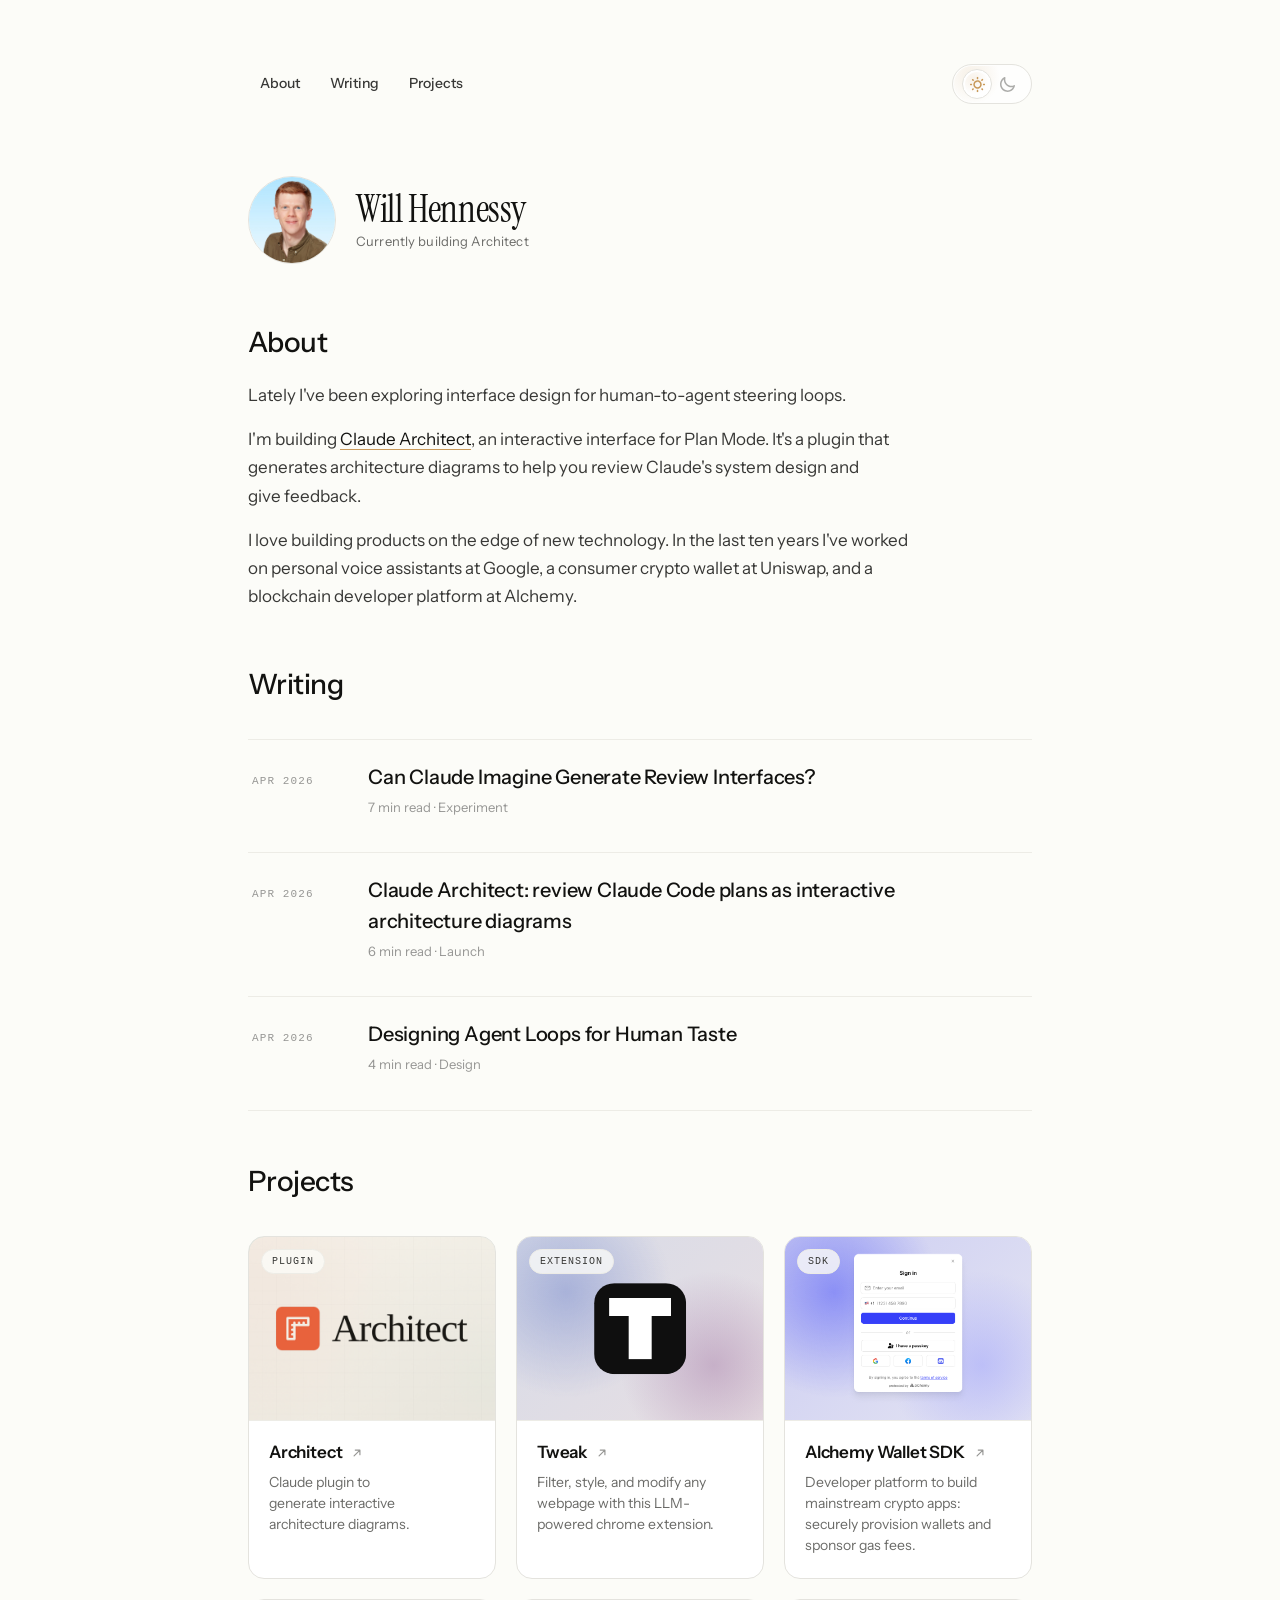
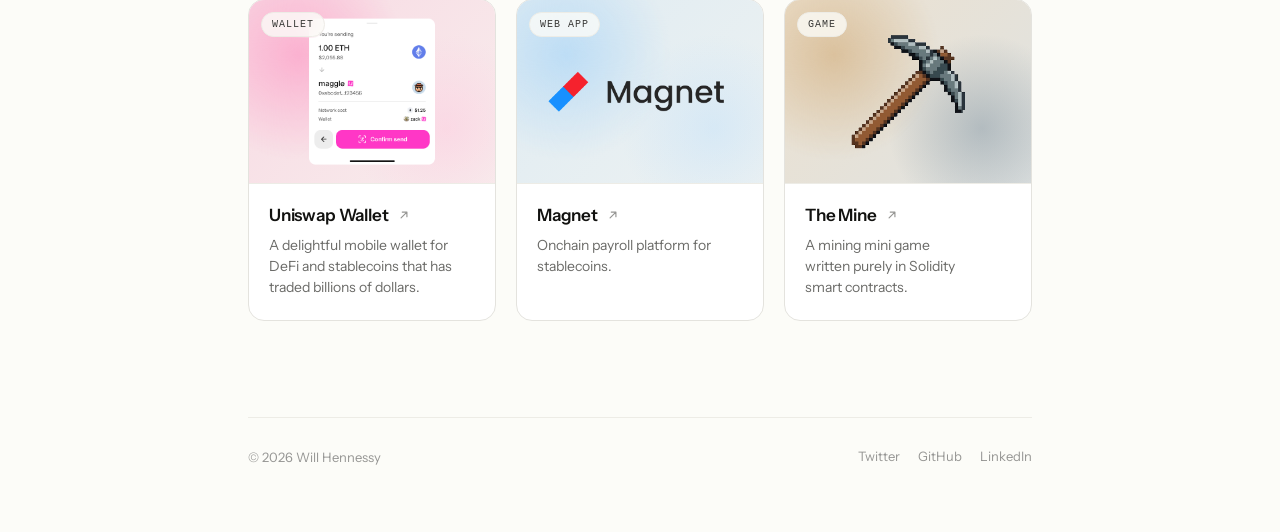
==== commit c2f2fdb1: "update title" ====
--- a/index.html
+++ b/index.html
@@ -130,7 +130,7 @@
           <a class="writing-link" href="writing/introducing-architect.html">
             <span class="writing-date">Apr 2026</span>
             <div>
-              <p class="writing-title">Claude Architect: steer coding agents with interactive diagrams</p>
+              <p class="writing-title">Claude Architect: review Claude Code plans as interactive architecture diagrams</p>
               <p class="writing-meta">6 min read · Launch</p>
             </div>
             <svg class="writing-arrow" width="18" height="18" viewBox="0 0 24 24" fill="none" stroke="currentColor"
--- a/site.css
+++ b/site.css
@@ -803,17 +803,22 @@
   background: var(--color-bg-sidebar);
   border: 1px solid var(--color-border-subtle);
   border-radius: var(--radius-md);
-  overflow-x: auto;
+  overflow-x: visible;
   font-size: 14px;
   line-height: 1.6;
   position: relative;
+  white-space: pre-wrap;
+  overflow-wrap: anywhere;
 }
 .article-body pre code {
+  display: block;
   background: transparent;
   border: 0;
   padding: 0;
   font-size: inherit;
   color: var(--color-text-primary);
+  white-space: pre-wrap;
+  overflow-wrap: anywhere;
 }
 .article-body pre[data-lang]::before {
   content: attr(data-lang);
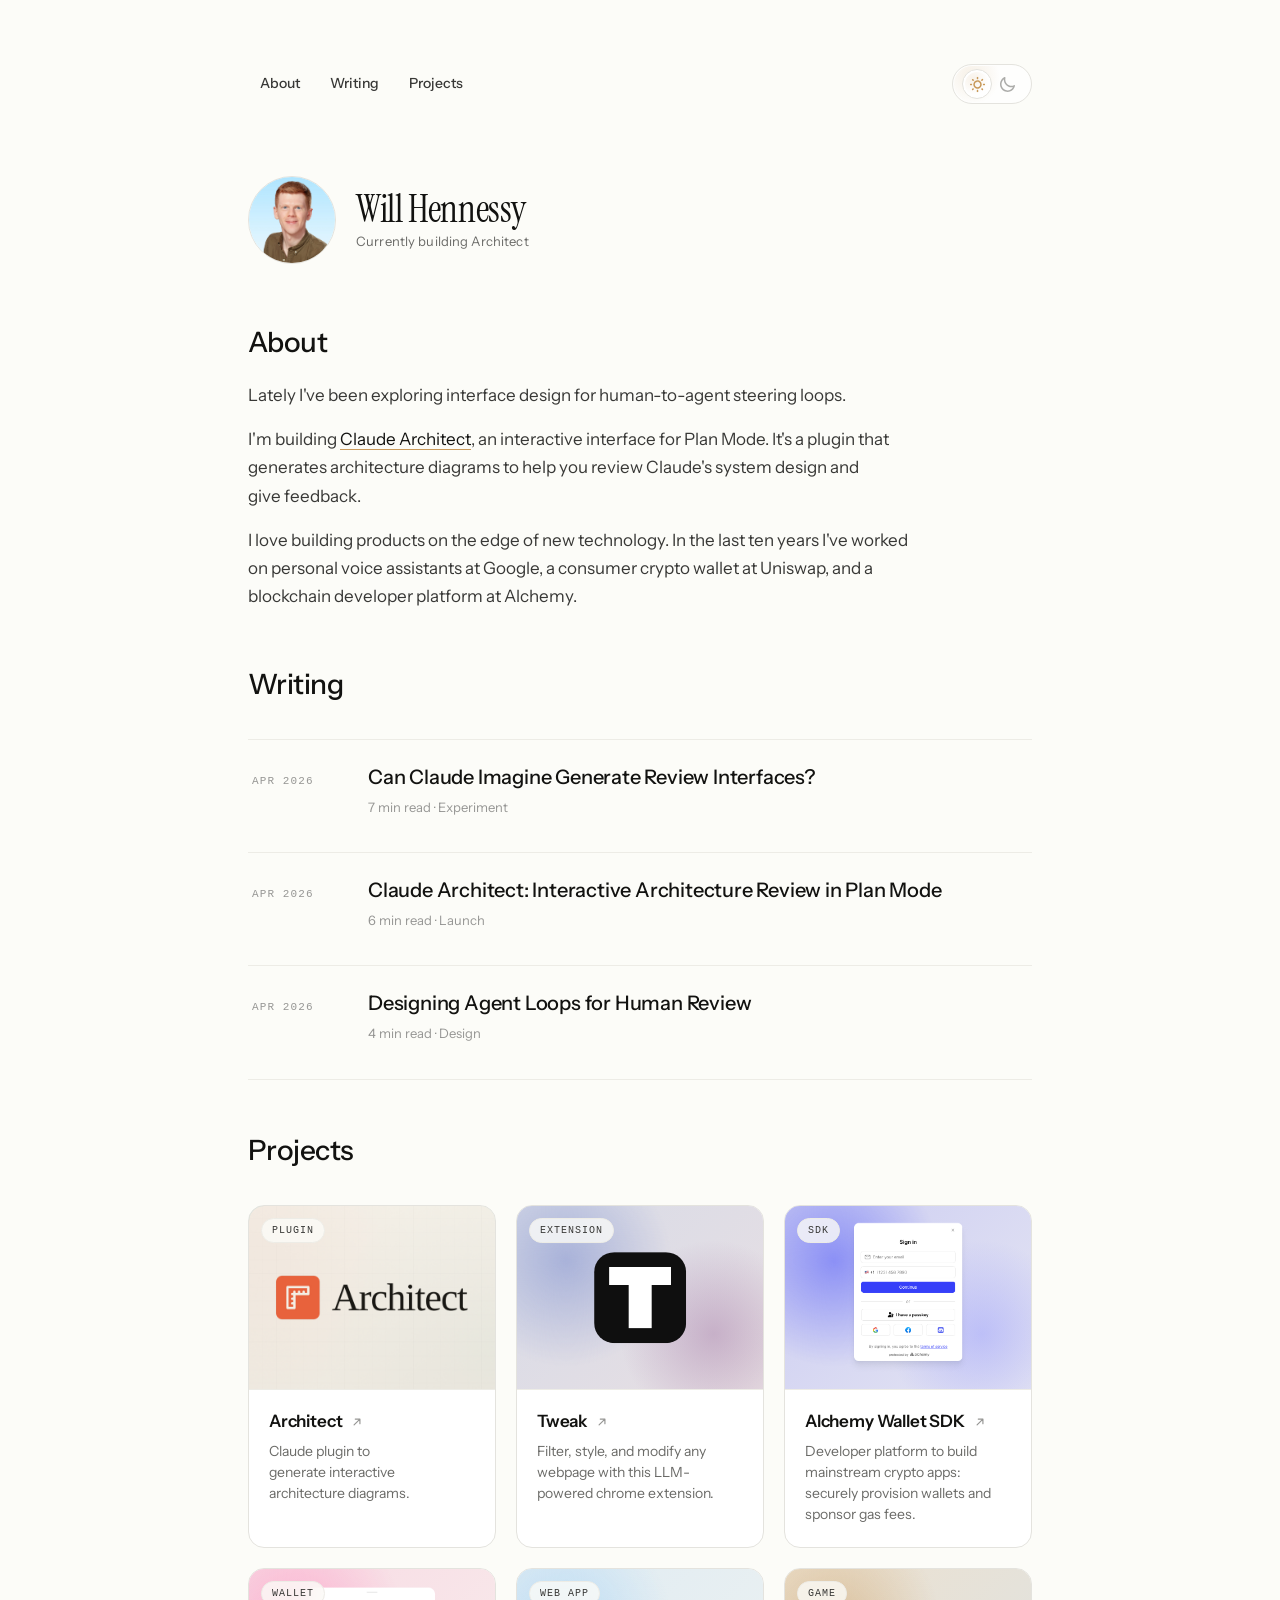
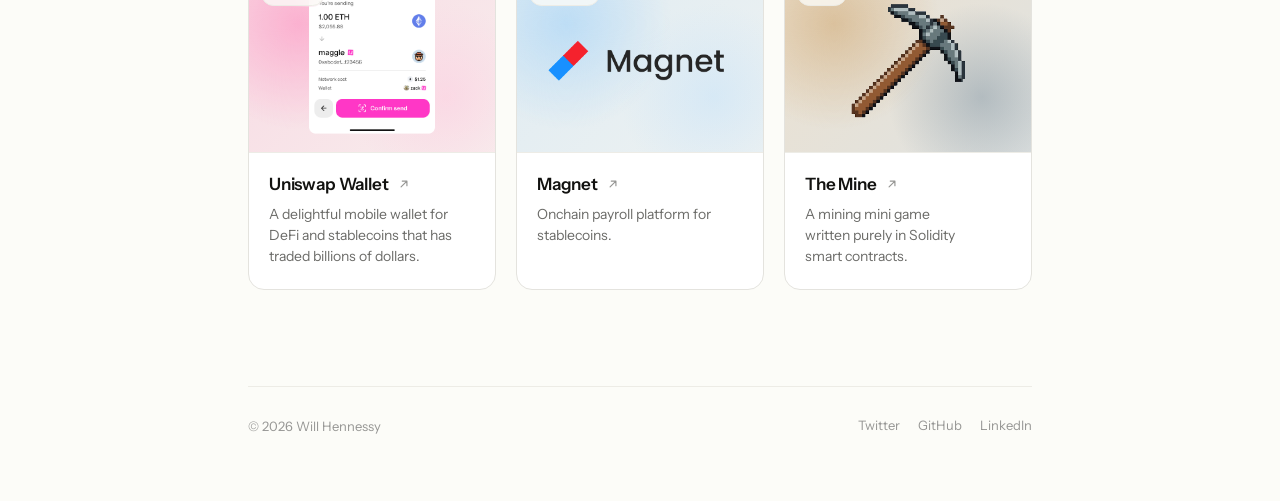
==== commit d8e4718e: "Publish Architect demo and sync writing titles" ====
--- a/index.html
+++ b/index.html
@@ -130,7 +130,7 @@
           <a class="writing-link" href="writing/introducing-architect.html">
             <span class="writing-date">Apr 2026</span>
             <div>
-              <p class="writing-title">Claude Architect: review Claude Code plans as interactive architecture diagrams</p>
+              <p class="writing-title">Claude Architect: Interactive Architecture Review in Plan Mode</p>
               <p class="writing-meta">6 min read · Launch</p>
             </div>
             <svg class="writing-arrow" width="18" height="18" viewBox="0 0 24 24" fill="none" stroke="currentColor"
@@ -143,7 +143,7 @@
           <a class="writing-link" href="writing/designing-agent-loops.html">
             <span class="writing-date">Apr 2026</span>
             <div>
-              <p class="writing-title">Designing Agent Loops for Human Taste</p>
+              <p class="writing-title">Designing Agent Loops for Human Review</p>
               <p class="writing-meta">4 min read · Design</p>
             </div>
             <svg class="writing-arrow" width="18" height="18" viewBox="0 0 24 24" fill="none" stroke="currentColor"
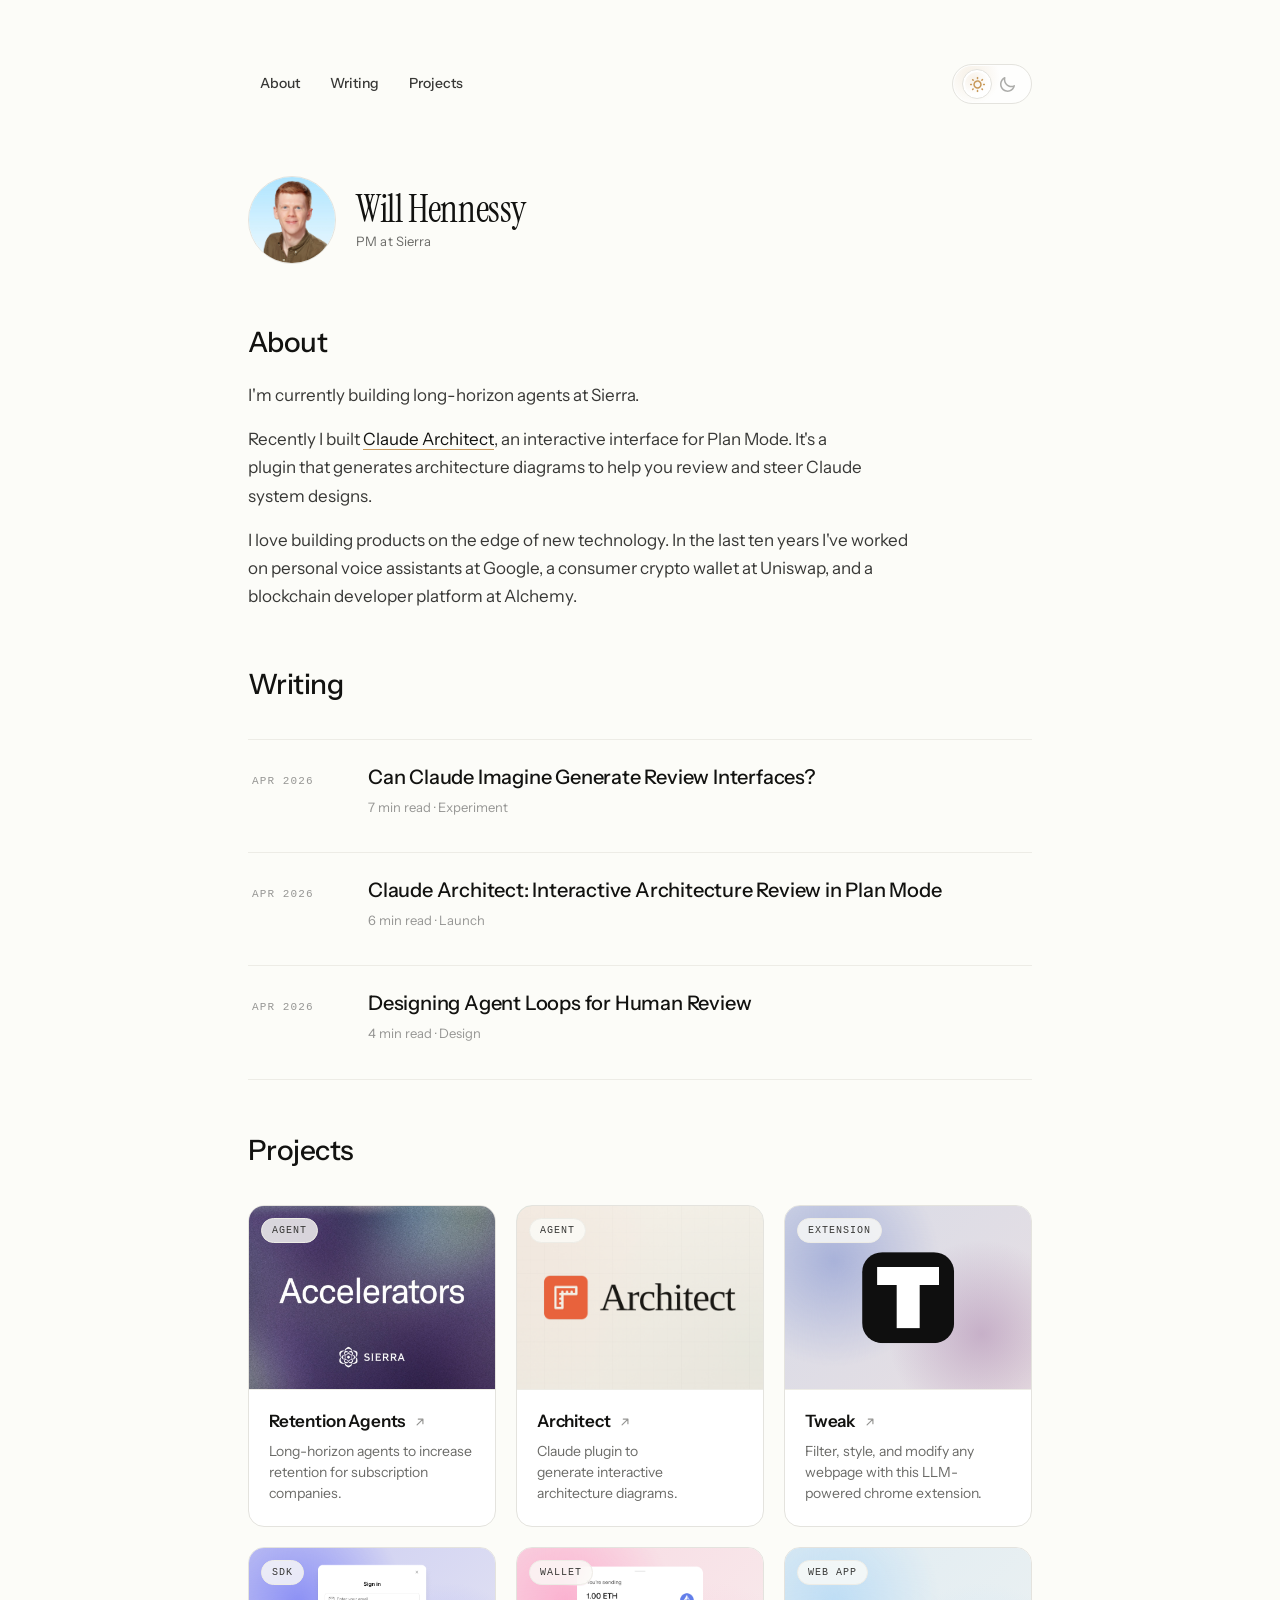
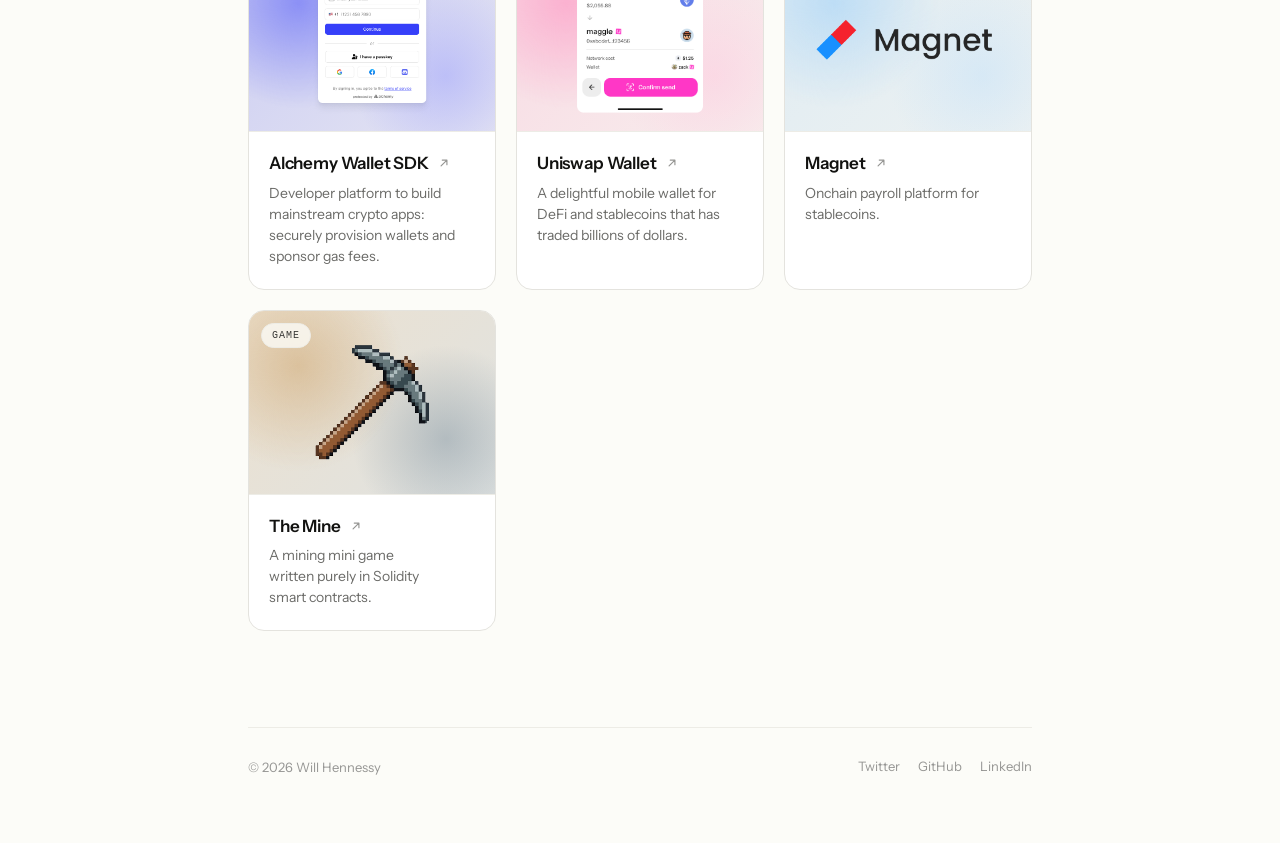
==== commit 0d190c17: "Add Retention Agents and refresh Sierra portfolio Update homepage copy and project tags, and keep pr" ====
--- a/index.html
+++ b/index.html
@@ -6,7 +6,7 @@
   <meta name="viewport" content="width=device-width, initial-scale=1" />
   <title>Will Hennessy</title>
   <meta name="description"
-    content="Will Hennessy — Staff PM building products at the edge of new technology. Currently building Architect." />
+    content="Will Hennessy — Staff PM building products at the edge of new technology. Building at Sierra." />
   <link rel="preconnect" href="https://fonts.googleapis.com">
   <link rel="preconnect" href="https://fonts.gstatic.com" crossorigin>
   <link
@@ -95,16 +95,15 @@
       </figure>
       <div class="hero-text">
         <h1 class="hero-title">Will Hennessy</h1>
-        <p class="hero-sub">Currently building Architect</p>
+        <p class="hero-sub">PM at Sierra</p>
       </div>
     </header>
 
     <section class="section about" id="about">
       <h2 class="section-title">About</h2>
-      <p>Lately I've been exploring interface design for human-to-agent steering loops.</p>
-      <p>I'm building <a href="writing/introducing-architect.html">Claude Architect</a>, an interactive interface for
-        Plan Mode. It's a plugin that generates architecture diagrams to help you review Claude's system design and give
-        feedback.</p>
+      <p>I'm currently building long-horizon agents at Sierra.</p>
+      <p>Recently I built <a href="writing/introducing-architect.html">Claude Architect</a>, an interactive interface for
+        Plan Mode. It's a plugin that generates architecture diagrams to help you review and steer Claude system designs.</p>
       <p>I love building products on the edge of new technology. In the last ten years I've worked on personal voice
         assistants at Google, a consumer crypto wallet at Uniswap, and a blockchain developer platform at Alchemy.</p>
     </section>
@@ -159,12 +158,31 @@
       <h2 class="section-title">Projects</h2>
 
       <div class="projects-grid" style="margin-top:40px;">
-        <a class="project-card" data-tag="Plugin" href="https://github.com/willhennessy/architect" target="_blank"
+        <a class="project-card" data-tag="Agent" href="https://sierra.ai/blog/accelerators" target="_blank"
+          rel="noopener" style="--thumb-a: #675384; --thumb-b: #84799c; --thumb-ink: #675384;">
+          <div class="project-thumb">
+            <img class="project-thumb-image" src="assets/projects/retention-agents.jpg"
+              alt="Accelerators by Sierra on a purple background" width="1200" height="630" loading="lazy" />
+            <span class="project-thumb-tag">Agent</span>
+          </div>
+          <div class="project-meta">
+            <h3 class="project-name">
+              Retention Agents
+              <svg class="project-name-arrow" width="14" height="14" viewBox="0 0 24 24" fill="none"
+                stroke="currentColor" stroke-width="2" stroke-linecap="round" stroke-linejoin="round">
+                <path d="M7 17 17 7M9 7h8v8" />
+              </svg>
+            </h3>
+            <p class="project-desc">Long-horizon agents to increase retention for subscription companies.</p>
+          </div>
+        </a>
+
+        <a class="project-card" data-tag="Agent" href="https://github.com/willhennessy/architect" target="_blank"
           rel="noopener"
           style="--thumb-a: var(--color-element-teal); --thumb-b: var(--color-element-sage); --thumb-ink: var(--color-element-teal);">
           <div class="project-thumb">
             <img class="project-thumb-image" src="assets/projects/architect.jpg" alt="Architect logo" loading="lazy" />
-            <span class="project-thumb-tag">Plugin</span>
+            <span class="project-thumb-tag">Agent</span>
           </div>
           <div class="project-meta">
             <h3 class="project-name">
--- a/site.css
+++ b/site.css
@@ -264,14 +264,19 @@
 }
 
 .project-thumb {
+  /* Keep artwork colors clear in both themes, independent of the page background. */
+  --thumb-base: #F6F5F0;
   aspect-ratio: 4 / 3;
   position: relative;
   overflow: hidden;
   border-bottom: 1px solid var(--color-border-subtle);
   /* colors are set per-card via --thumb-a / --thumb-b / --thumb-glyph */
   background: linear-gradient(135deg,
-    color-mix(in srgb, var(--thumb-a) 22%, var(--color-bg-sidebar)),
-    color-mix(in srgb, var(--thumb-b) 16%, var(--color-bg-sidebar)));
+    color-mix(in srgb, var(--thumb-a) 22%, var(--thumb-base)),
+    color-mix(in srgb, var(--thumb-b) 16%, var(--thumb-base)));
+}
+[data-theme="dark"] .project-card[href="https://github.com/magnet-finance/magnet-app"] .project-thumb {
+  --thumb-base: #8BBDE0;
 }
 .project-thumb::before {
   content: "";
